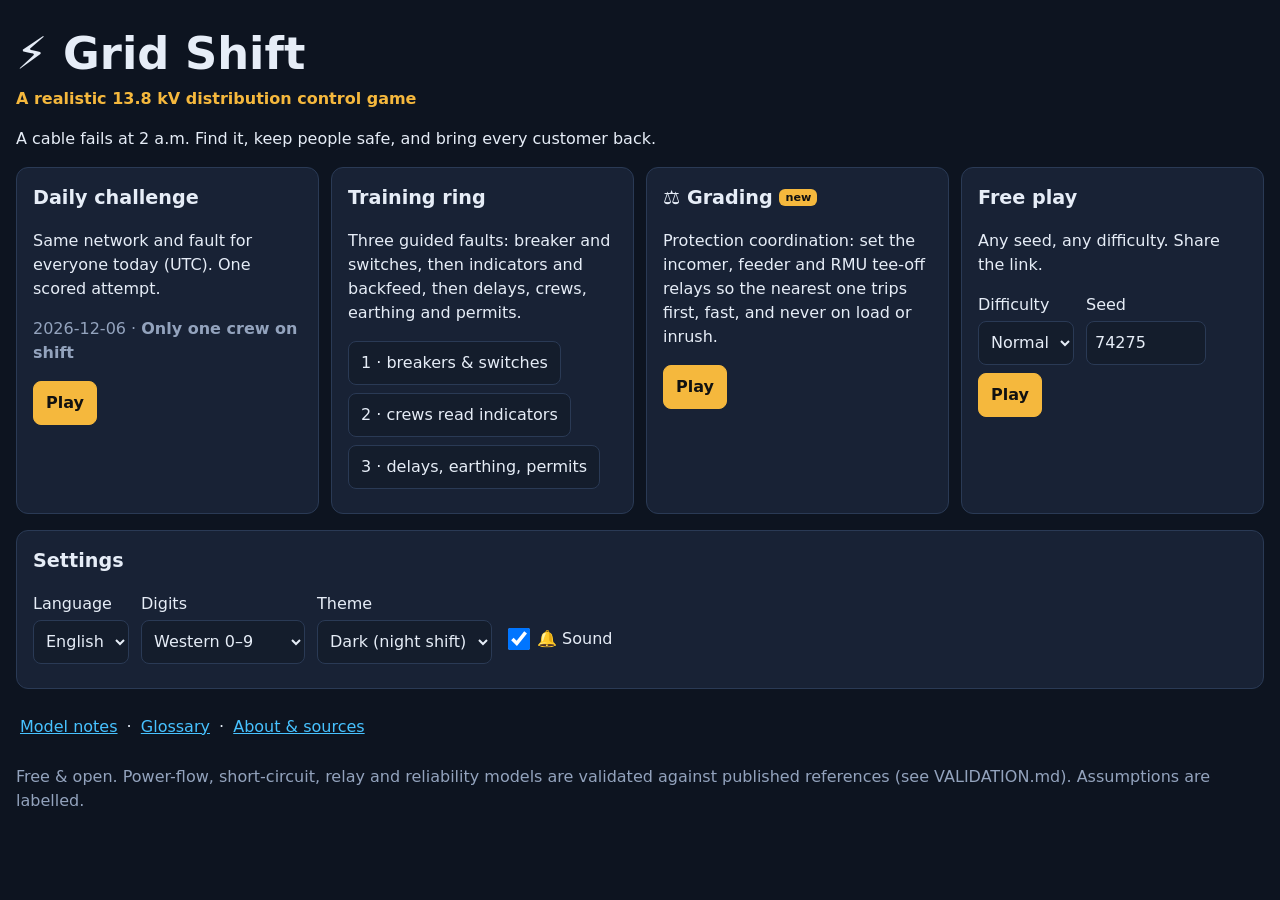
==== grid-shift/index.html @ d9f558d7 "Host Grid Shift build at /grid-shift/ and point the card there The game source repository will becom" ====
<!doctype html>
<html lang="en" dir="ltr">
  <head>
    <meta charset="utf-8" />
    <meta name="viewport" content="width=device-width, initial-scale=1, viewport-fit=cover" />
    <meta name="description" content="Grid Shift / مناوبة الشبكة — a realistic, bilingual 13.8 kV distribution fault-response game with validated physics." />
    <meta name="theme-color" content="#0d1420" />
    <title>Grid Shift · مناوبة الشبكة</title>
    <link rel="icon" href="data:image/svg+xml,<svg xmlns='http://www.w3.org/2000/svg' viewBox='0 0 100 100'><text y='.9em' font-size='90'>⚡</text></svg>" />
    <script type="module" crossorigin src="./assets/index-dP6GSV2h.js"></script>
    <link rel="stylesheet" crossorigin href="./assets/index-zlhdgmi5.css">
  </head>
  <body>
    <div id="app"></div>
    <noscript>This game needs JavaScript. / تحتاج هذه اللعبة إلى جافاسكربت.</noscript>
  </body>
</html>
---- grid-shift/assets/index-zlhdgmi5.css ----
@font-face{font-family:Noto Sans Arabic;font-style:normal;font-display:swap;font-weight:400;src:url(./noto-sans-arabic-arabic-400-normal-AAMxebZb.woff2) format("woff2"),url(./noto-sans-arabic-arabic-400-normal-hsqIUL9Q.woff) format("woff");unicode-range:U+0600-06FF,U+0750-077F,U+0870-088E,U+0890-0891,U+0897-08E1,U+08E3-08FF,U+200C-200E,U+2010-2011,U+204F,U+2E41,U+FB50-FDFF,U+FE70-FE74,U+FE76-FEFC,U+102E0-102FB,U+10E60-10E7E,U+10EC2-10EC4,U+10EFC-10EFF,U+1EE00-1EE03,U+1EE05-1EE1F,U+1EE21-1EE22,U+1EE24,U+1EE27,U+1EE29-1EE32,U+1EE34-1EE37,U+1EE39,U+1EE3B,U+1EE42,U+1EE47,U+1EE49,U+1EE4B,U+1EE4D-1EE4F,U+1EE51-1EE52,U+1EE54,U+1EE57,U+1EE59,U+1EE5B,U+1EE5D,U+1EE5F,U+1EE61-1EE62,U+1EE64,U+1EE67-1EE6A,U+1EE6C-1EE72,U+1EE74-1EE77,U+1EE79-1EE7C,U+1EE7E,U+1EE80-1EE89,U+1EE8B-1EE9B,U+1EEA1-1EEA3,U+1EEA5-1EEA9,U+1EEAB-1EEBB,U+1EEF0-1EEF1}@font-face{font-family:Noto Sans Arabic;font-style:normal;font-display:swap;font-weight:400;src:url(./noto-sans-arabic-math-400-normal-BxrVu-ji.woff2) format("woff2"),url(./noto-sans-arabic-math-400-normal-BiWGKoY7.woff) format("woff");unicode-range:U+0302-0303,U+0305,U+0307-0308,U+0310,U+0312,U+0315,U+031A,U+0326-0327,U+032C,U+032F-0330,U+0332-0333,U+0338,U+033A,U+0346,U+034D,U+0391-03A1,U+03A3-03A9,U+03B1-03C9,U+03D1,U+03D5-03D6,U+03F0-03F1,U+03F4-03F5,U+2016-2017,U+2034-2038,U+203C,U+2040,U+2043,U+2047,U+2050,U+2057,U+205F,U+2070-2071,U+2074-208E,U+2090-209C,U+20D0-20DC,U+20E1,U+20E5-20EF,U+2100-2112,U+2114-2115,U+2117-2121,U+2123-214F,U+2190,U+2192,U+2194-21AE,U+21B0-21E5,U+21F1-21F2,U+21F4-2211,U+2213-2214,U+2216-22FF,U+2308-230B,U+2310,U+2319,U+231C-2321,U+2336-237A,U+237C,U+2395,U+239B-23B7,U+23D0,U+23DC-23E1,U+2474-2475,U+25AF,U+25B3,U+25B7,U+25BD,U+25C1,U+25CA,U+25CC,U+25FB,U+266D-266F,U+27C0-27FF,U+2900-2AFF,U+2B0E-2B11,U+2B30-2B4C,U+2BFE,U+3030,U+FF5B,U+FF5D,U+1D400-1D7FF,U+1EE00-1EEFF}@font-face{font-family:Noto Sans Arabic;font-style:normal;font-display:swap;font-weight:400;src:url(./noto-sans-arabic-symbols-400-normal-BbP0vlM-.woff2) format("woff2"),url(./noto-sans-arabic-symbols-400-normal-BJzmBRSy.woff) format("woff");unicode-range:U+0001-000C,U+000E-001F,U+007F-009F,U+20DD-20E0,U+20E2-20E4,U+2150-218F,U+2190,U+2192,U+2194-2199,U+21AF,U+21E6-21F0,U+21F3,U+2218-2219,U+2299,U+22C4-22C6,U+2300-243F,U+2440-244A,U+2460-24FF,U+25A0-27BF,U+2800-28FF,U+2921-2922,U+2981,U+29BF,U+29EB,U+2B00-2BFF,U+4DC0-4DFF,U+FFF9-FFFB,U+10140-1018E,U+10190-1019C,U+101A0,U+101D0-101FD,U+102E0-102FB,U+10E60-10E7E,U+1D2C0-1D2D3,U+1D2E0-1D37F,U+1F000-1F0FF,U+1F100-1F1AD,U+1F1E6-1F1FF,U+1F30D-1F30F,U+1F315,U+1F31C,U+1F31E,U+1F320-1F32C,U+1F336,U+1F378,U+1F37D,U+1F382,U+1F393-1F39F,U+1F3A7-1F3A8,U+1F3AC-1F3AF,U+1F3C2,U+1F3C4-1F3C6,U+1F3CA-1F3CE,U+1F3D4-1F3E0,U+1F3ED,U+1F3F1-1F3F3,U+1F3F5-1F3F7,U+1F408,U+1F415,U+1F41F,U+1F426,U+1F43F,U+1F441-1F442,U+1F444,U+1F446-1F449,U+1F44C-1F44E,U+1F453,U+1F46A,U+1F47D,U+1F4A3,U+1F4B0,U+1F4B3,U+1F4B9,U+1F4BB,U+1F4BF,U+1F4C8-1F4CB,U+1F4D6,U+1F4DA,U+1F4DF,U+1F4E3-1F4E6,U+1F4EA-1F4ED,U+1F4F7,U+1F4F9-1F4FB,U+1F4FD-1F4FE,U+1F503,U+1F507-1F50B,U+1F50D,U+1F512-1F513,U+1F53E-1F54A,U+1F54F-1F5FA,U+1F610,U+1F650-1F67F,U+1F687,U+1F68D,U+1F691,U+1F694,U+1F698,U+1F6AD,U+1F6B2,U+1F6B9-1F6BA,U+1F6BC,U+1F6C6-1F6CF,U+1F6D3-1F6D7,U+1F6E0-1F6EA,U+1F6F0-1F6F3,U+1F6F7-1F6FC,U+1F700-1F7FF,U+1F800-1F80B,U+1F810-1F847,U+1F850-1F859,U+1F860-1F887,U+1F890-1F8AD,U+1F8B0-1F8BB,U+1F8C0-1F8C1,U+1F900-1F90B,U+1F93B,U+1F946,U+1F984,U+1F996,U+1F9E9,U+1FA00-1FA6F,U+1FA70-1FA7C,U+1FA80-1FA89,U+1FA8F-1FAC6,U+1FACE-1FADC,U+1FADF-1FAE9,U+1FAF0-1FAF8,U+1FB00-1FBFF}@font-face{font-family:Noto Sans Arabic;font-style:normal;font-display:swap;font-weight:400;src:url(./noto-sans-arabic-latin-ext-400-normal-CW3XQ4Yj.woff2) format("woff2"),url(./noto-sans-arabic-latin-ext-400-normal-D4Wl3hq7.woff) format("woff");unicode-range:U+0100-02BA,U+02BD-02C5,U+02C7-02CC,U+02CE-02D7,U+02DD-02FF,U+0304,U+0308,U+0329,U+1D00-1DBF,U+1E00-1E9F,U+1EF2-1EFF,U+2020,U+20A0-20AB,U+20AD-20C0,U+2113,U+2C60-2C7F,U+A720-A7FF}@font-face{font-family:Noto Sans Arabic;font-style:normal;font-display:swap;font-weight:400;src:url(./noto-sans-arabic-latin-400-normal-CjsIS08k.woff2) format("woff2"),url(./noto-sans-arabic-latin-400-normal-lr8cikIT.woff) format("woff");unicode-range:U+0000-00FF,U+0131,U+0152-0153,U+02BB-02BC,U+02C6,U+02DA,U+02DC,U+0304,U+0308,U+0329,U+2000-206F,U+20AC,U+2122,U+2191,U+2193,U+2212,U+2215,U+FEFF,U+FFFD}@font-face{font-family:Noto Sans Arabic;font-style:normal;font-display:swap;font-weight:700;src:url(./noto-sans-arabic-arabic-700-normal-3CqrwsiZ.woff2) format("woff2"),url(./noto-sans-arabic-arabic-700-normal-DXnsSW3z.woff) format("woff");unicode-range:U+0600-06FF,U+0750-077F,U+0870-088E,U+0890-0891,U+0897-08E1,U+08E3-08FF,U+200C-200E,U+2010-2011,U+204F,U+2E41,U+FB50-FDFF,U+FE70-FE74,U+FE76-FEFC,U+102E0-102FB,U+10E60-10E7E,U+10EC2-10EC4,U+10EFC-10EFF,U+1EE00-1EE03,U+1EE05-1EE1F,U+1EE21-1EE22,U+1EE24,U+1EE27,U+1EE29-1EE32,U+1EE34-1EE37,U+1EE39,U+1EE3B,U+1EE42,U+1EE47,U+1EE49,U+1EE4B,U+1EE4D-1EE4F,U+1EE51-1EE52,U+1EE54,U+1EE57,U+1EE59,U+1EE5B,U+1EE5D,U+1EE5F,U+1EE61-1EE62,U+1EE64,U+1EE67-1EE6A,U+1EE6C-1EE72,U+1EE74-1EE77,U+1EE79-1EE7C,U+1EE7E,U+1EE80-1EE89,U+1EE8B-1EE9B,U+1EEA1-1EEA3,U+1EEA5-1EEA9,U+1EEAB-1EEBB,U+1EEF0-1EEF1}@font-face{font-family:Noto Sans Arabic;font-style:normal;font-display:swap;font-weight:700;src:url(./noto-sans-arabic-math-700-normal-DhwRdyuq.woff2) format("woff2"),url(./noto-sans-arabic-math-700-normal-C3IT52xG.woff) format("woff");unicode-range:U+0302-0303,U+0305,U+0307-0308,U+0310,U+0312,U+0315,U+031A,U+0326-0327,U+032C,U+032F-0330,U+0332-0333,U+0338,U+033A,U+0346,U+034D,U+0391-03A1,U+03A3-03A9,U+03B1-03C9,U+03D1,U+03D5-03D6,U+03F0-03F1,U+03F4-03F5,U+2016-2017,U+2034-2038,U+203C,U+2040,U+2043,U+2047,U+2050,U+2057,U+205F,U+2070-2071,U+2074-208E,U+2090-209C,U+20D0-20DC,U+20E1,U+20E5-20EF,U+2100-2112,U+2114-2115,U+2117-2121,U+2123-214F,U+2190,U+2192,U+2194-21AE,U+21B0-21E5,U+21F1-21F2,U+21F4-2211,U+2213-2214,U+2216-22FF,U+2308-230B,U+2310,U+2319,U+231C-2321,U+2336-237A,U+237C,U+2395,U+239B-23B7,U+23D0,U+23DC-23E1,U+2474-2475,U+25AF,U+25B3,U+25B7,U+25BD,U+25C1,U+25CA,U+25CC,U+25FB,U+266D-266F,U+27C0-27FF,U+2900-2AFF,U+2B0E-2B11,U+2B30-2B4C,U+2BFE,U+3030,U+FF5B,U+FF5D,U+1D400-1D7FF,U+1EE00-1EEFF}@font-face{font-family:Noto Sans Arabic;font-style:normal;font-display:swap;font-weight:700;src:url(./noto-sans-arabic-symbols-700-normal-D40a2DlB.woff2) format("woff2"),url(./noto-sans-arabic-symbols-700-normal-Ct3Gyvbr.woff) format("woff");unicode-range:U+0001-000C,U+000E-001F,U+007F-009F,U+20DD-20E0,U+20E2-20E4,U+2150-218F,U+2190,U+2192,U+2194-2199,U+21AF,U+21E6-21F0,U+21F3,U+2218-2219,U+2299,U+22C4-22C6,U+2300-243F,U+2440-244A,U+2460-24FF,U+25A0-27BF,U+2800-28FF,U+2921-2922,U+2981,U+29BF,U+29EB,U+2B00-2BFF,U+4DC0-4DFF,U+FFF9-FFFB,U+10140-1018E,U+10190-1019C,U+101A0,U+101D0-101FD,U+102E0-102FB,U+10E60-10E7E,U+1D2C0-1D2D3,U+1D2E0-1D37F,U+1F000-1F0FF,U+1F100-1F1AD,U+1F1E6-1F1FF,U+1F30D-1F30F,U+1F315,U+1F31C,U+1F31E,U+1F320-1F32C,U+1F336,U+1F378,U+1F37D,U+1F382,U+1F393-1F39F,U+1F3A7-1F3A8,U+1F3AC-1F3AF,U+1F3C2,U+1F3C4-1F3C6,U+1F3CA-1F3CE,U+1F3D4-1F3E0,U+1F3ED,U+1F3F1-1F3F3,U+1F3F5-1F3F7,U+1F408,U+1F415,U+1F41F,U+1F426,U+1F43F,U+1F441-1F442,U+1F444,U+1F446-1F449,U+1F44C-1F44E,U+1F453,U+1F46A,U+1F47D,U+1F4A3,U+1F4B0,U+1F4B3,U+1F4B9,U+1F4BB,U+1F4BF,U+1F4C8-1F4CB,U+1F4D6,U+1F4DA,U+1F4DF,U+1F4E3-1F4E6,U+1F4EA-1F4ED,U+1F4F7,U+1F4F9-1F4FB,U+1F4FD-1F4FE,U+1F503,U+1F507-1F50B,U+1F50D,U+1F512-1F513,U+1F53E-1F54A,U+1F54F-1F5FA,U+1F610,U+1F650-1F67F,U+1F687,U+1F68D,U+1F691,U+1F694,U+1F698,U+1F6AD,U+1F6B2,U+1F6B9-1F6BA,U+1F6BC,U+1F6C6-1F6CF,U+1F6D3-1F6D7,U+1F6E0-1F6EA,U+1F6F0-1F6F3,U+1F6F7-1F6FC,U+1F700-1F7FF,U+1F800-1F80B,U+1F810-1F847,U+1F850-1F859,U+1F860-1F887,U+1F890-1F8AD,U+1F8B0-1F8BB,U+1F8C0-1F8C1,U+1F900-1F90B,U+1F93B,U+1F946,U+1F984,U+1F996,U+1F9E9,U+1FA00-1FA6F,U+1FA70-1FA7C,U+1FA80-1FA89,U+1FA8F-1FAC6,U+1FACE-1FADC,U+1FADF-1FAE9,U+1FAF0-1FAF8,U+1FB00-1FBFF}@font-face{font-family:Noto Sans Arabic;font-style:normal;font-display:swap;font-weight:700;src:url(./noto-sans-arabic-latin-ext-700-normal-wF0ZdkCd.woff2) format("woff2"),url(./noto-sans-arabic-latin-ext-700-normal-DX5dIs2j.woff) format("woff");unicode-range:U+0100-02BA,U+02BD-02C5,U+02C7-02CC,U+02CE-02D7,U+02DD-02FF,U+0304,U+0308,U+0329,U+1D00-1DBF,U+1E00-1E9F,U+1EF2-1EFF,U+2020,U+20A0-20AB,U+20AD-20C0,U+2113,U+2C60-2C7F,U+A720-A7FF}@font-face{font-family:Noto Sans Arabic;font-style:normal;font-display:swap;font-weight:700;src:url(./noto-sans-arabic-latin-700-normal-D41hNJFR.woff2) format("woff2"),url(./noto-sans-arabic-latin-700-normal-DST6Nu2E.woff) format("woff");unicode-range:U+0000-00FF,U+0131,U+0152-0153,U+02BB-02BC,U+02C6,U+02DA,U+02DC,U+0304,U+0308,U+0329,U+2000-206F,U+20AC,U+2122,U+2191,U+2193,U+2212,U+2215,U+FEFF,U+FFFD}:root,:root[data-theme=dark]{--bg: #0d1420;--bg2: #141d2c;--panel: #182235;--line: #2a3a55;--text: #e6edf7;--muted: #93a3bd;--accent: #f5b83d;--live: #47c2ff;--dead: #6d7b92;--off: #ff6b6b;--ok: #4cd08a;--earth: #4cd08a;--warn: #ffb547;--focus: #ffd166;--hatch: #f5b83d}:root[data-theme=light]{--bg: #f4f6fa;--bg2: #e9edf4;--panel: #ffffff;--line: #c9d3e3;--text: #142033;--muted: #55657e;--accent: #b36b00;--live: #0b6fb3;--dead: #8592a6;--off: #c42f2f;--ok: #1d8a52;--earth: #1d8a52;--warn: #a35d00;--focus: #b36b00;--hatch: #b36b00}*{box-sizing:border-box}html,body{margin:0;background:var(--bg);color:var(--text)}body{font:16px/1.5 system-ui,-apple-system,Segoe UI,Roboto,Noto Sans Arabic,sans-serif}:lang(ar) body,[lang=ar]{font-family:Noto Sans Arabic,system-ui,sans-serif}a{color:var(--live)}button,select,input{font:inherit;color:inherit}button{background:var(--bg2);border:1px solid var(--line);border-radius:8px;padding:8px 12px;min-height:44px;cursor:pointer}button:hover{border-color:var(--accent)}button.primary{background:var(--accent);color:#111;border-color:var(--accent);font-weight:700}button.ghost{background:transparent;border:none}button.link{background:none;border:none;color:var(--live);padding:4px;min-height:32px;text-decoration:underline}:focus-visible{outline:3px solid var(--focus);outline-offset:2px}select,input{background:var(--bg2);border:1px solid var(--line);border-radius:8px;padding:8px;min-height:44px}code{font-family:ui-monospace,SFMono-Regular,Menlo,monospace;font-size:.85em}.muted{color:var(--muted)}.app{max-width:1400px;margin:0 auto;padding:12px 16px}.btns{display:flex;flex-wrap:wrap;gap:8px;margin:8px 0}.row{display:flex;flex-wrap:wrap;gap:12px;align-items:end;margin:8px 0}.row label{display:flex;flex-direction:column;gap:4px}.hero h1{font-size:clamp(1.8rem,5vw,2.8rem);margin:8px 0 0}.hero .sub{color:var(--accent);margin:0;font-weight:700}.cards{display:grid;grid-template-columns:repeat(auto-fit,minmax(260px,1fr));gap:12px;margin:16px 0}.card{background:var(--panel);border:1px solid var(--line);border-radius:12px;padding:16px}.card h2{margin-top:0;font-size:1.2rem}.links{margin:16px 0}.page{max-width:900px}.table-wrap{overflow-x:auto}table{border-collapse:collapse;width:100%}th,td{border-bottom:1px solid var(--line);padding:6px 8px;text-align:start;vertical-align:top}.params td{font-size:.85rem}.params tr.assume td:nth-child(3){color:var(--warn);font-weight:700}.notes li{margin:6px 0}.glossary dt{font-weight:700;margin-top:12px}.glossary dd{margin:4px 0 0}.hud{display:flex;flex-wrap:wrap;gap:8px 16px;align-items:center;background:var(--panel);border:1px solid var(--line);border-radius:12px;padding:8px 12px;position:sticky;top:0;z-index:5}.hud .stat{display:flex;flex-direction:column;line-height:1.2}.hud .stat span{font-size:.75rem;color:var(--muted)}.hud .stat b{font-size:1.15rem;font-variant-numeric:tabular-nums}.hud .stat b.warn{color:var(--off)}.hud-actions{display:flex;gap:8px;margin-inline-start:auto}.hint{background:color-mix(in srgb,var(--accent) 15%,var(--panel));border:1px solid var(--accent);border-radius:10px;padding:8px 12px;margin:8px 0}.toast{background:color-mix(in srgb,var(--off) 18%,var(--panel));border:1px solid var(--off);border-radius:10px;padding:8px 12px;margin:8px 0;cursor:pointer}.board{display:grid;grid-template-columns:minmax(0,1fr) 380px;gap:12px;margin-top:8px}.map,.panel{background:var(--panel);border:1px solid var(--line);border-radius:12px;padding:8px;min-width:0}.ring-picker{display:flex;flex-wrap:wrap;gap:6px;align-items:center}.ring-picker button{min-height:36px;padding:4px 10px}.ring-picker button.on,.tabs button.on{border-color:var(--accent);background:color-mix(in srgb,var(--accent) 20%,var(--bg2))}.ring-picker .eng{margin-inline-start:auto;font-size:.85rem;display:flex;gap:6px;align-items:center}.tabs{display:flex;gap:4px}.tabs button{flex:1;padding:6px}.tab-body{padding:8px 4px;max-height:70vh;overflow-y:auto}.switches{list-style:none;padding:0}.switches li{border-bottom:1px solid var(--line);padding:8px 0}.switches .state{font-size:.9rem}.fpi .lit{color:var(--warn)}.evidence li,.crews li{margin-bottom:8px}.evidence li.warn{color:var(--warn)}.log{font-size:.85rem;padding-inline-start:1.5em}.log time{color:var(--muted);font-variant-numeric:tabular-nums}.eng-data{font-family:ui-monospace,monospace;font-size:.85rem;color:var(--live)}.switch-list summary{cursor:pointer;padding:8px 0;color:var(--muted)}.switch-list ul{list-style:none;padding:0;display:flex;flex-wrap:wrap;gap:4px 12px;font-size:.85rem}.ruleset-note{font-size:.8rem;color:var(--muted);margin:12px 0}.net{width:100%;height:auto;max-height:62vh;display:block;touch-action:manipulation}.net .cable{stroke-width:1.1;stroke-linecap:round}.net .cable.live{stroke:var(--live)}.net .cable.dead{stroke:var(--dead);stroke-dasharray:1.6 1.2}.net .cable.suspect{stroke:var(--warn)}.net .cable.sel{stroke-width:2}.net .cable-hit{stroke:transparent;stroke-width:5;cursor:pointer}.net .cable-permit{stroke-width:3.2;opacity:.8}.net .hatch{stroke:var(--hatch);stroke-width:1}.net .rmu,.net .gs,.net .cable-g{cursor:pointer;outline:none}.net .rmu-box{stroke:var(--text);stroke-width:.3}.net .rmu-box.on{fill:var(--live)}.net .rmu-box.off{fill:var(--bg2);stroke:var(--off);stroke-width:.5}.net .rmu-ico{font-size:3.4px;fill:var(--off);font-weight:700}.net .rmu.sel .rmu-box,.net .rmu:focus .rmu-box,.net .gs.sel .gs-box,.net .gs:focus .gs-box{stroke:var(--focus);stroke-width:.8}.net .cable-g:focus .cable{stroke-width:2}.net .swm{stroke-width:.35}.net .swm.closed{fill:var(--text);stroke:var(--text)}.net .swm.open{fill:var(--bg);stroke:var(--accent)}.net .swm.earthed{stroke:var(--earth);stroke-width:.6}.net .label{font-size:2.4px;fill:var(--muted)}.net .nop{font-size:2.2px;fill:var(--accent);font-weight:700}.net .glyph{font-size:2.8px}.net .glyph.earth{fill:var(--earth);font-size:4px}.net .glyph.fpi{fill:var(--warn);font-size:3.4px}.net .glyph.rtu.lost{fill:var(--off)}.net .gs-box{fill:var(--bg2);stroke:var(--accent);stroke-width:.6}.net .gs-label{font-size:5px;fill:var(--accent);font-weight:700}.net .cb{font-size:2.3px;fill:var(--text)}.net .cb.tripped{fill:var(--off);font-weight:700}.modal-back{position:fixed;inset:0;background:#0000008c;display:grid;place-items:center;z-index:20;padding:16px}.modal{background:var(--panel);border:1px solid var(--accent);border-radius:12px;padding:16px;max-width:560px;width:100%}.checklist li{margin:6px 0}.results{max-width:820px;margin:0 auto}.results .stars{font-size:2.6rem;color:var(--accent);margin:0;letter-spacing:4px}.share{white-space:pre-wrap;word-break:break-all;background:var(--bg2);padding:12px;border-radius:8px;font-size:.8rem}@media(max-width:860px){.board{grid-template-columns:1fr}.net{max-height:46vh}.hud-actions{width:100%}.hud-actions button{flex:1}.tab-body{max-height:none}}@media(prefers-reduced-motion:reduce){*{transition:none!important;animation:none!important}}.ladder{list-style:none;padding:0;margin:8px 0;display:flex;flex-direction:column;gap:2px}.ladder button{width:100%;text-align:start;min-height:44px;display:flex;gap:8px;align-items:center}.ladder-gs{border-color:var(--accent);font-weight:700}.ladder-rmu{justify-content:space-between}.ladder-rmu.on{border-inline-start:6px solid var(--live)}.ladder-rmu.off{border-inline-start:6px dashed var(--off)}.ladder-cable{background:transparent;border-style:dashed;min-height:40px;font-size:.85rem;color:var(--muted)}.ladder-cable.live{border-style:solid;color:var(--text)}.ladder-cable.live .bar{color:var(--live)}.ladder-cable.suspect{border-color:var(--warn)}.ladder button.sel{outline:3px solid var(--focus)}.ring-picker button,button.ghost,.links a,.ladder-cable{min-height:44px}.links a{display:inline-flex;align-items:center;min-height:44px;padding:0 4px}.btns button{min-width:44px}.net .glyph.fpi-dark{fill:var(--muted);font-size:3px}.warn-text{color:var(--warn);font-weight:600}button:disabled{opacity:.5;cursor:not-allowed}.toggle{display:inline-flex;align-items:center;gap:8px;min-height:44px}.toggle input{width:22px;height:22px}.page .table-wrap{max-width:100%;overflow-x:auto;-webkit-overflow-scrolling:touch}.params{min-width:640px}@media(max-width:860px){.hud{position:static}.panel{scroll-margin-top:8px}}.net .hit{fill:transparent}.eng input,.row input[type=checkbox]{width:22px;height:22px}.eng{min-height:44px}.hud .ghost{min-width:44px;font-size:1.3rem}.tcc{width:100%;height:auto;background:var(--bg2);border-radius:8px}.tcc .grid{stroke:var(--line);stroke-width:.6}.tcc .axis{fill:var(--muted);font-size:11px}.tcc .fault{stroke:var(--off);stroke-width:1;stroke-dasharray:4 3}.tcc .inrush{fill:var(--warn);stroke:var(--text)}.tcc .par{fill:none;stroke:var(--muted);stroke-width:1.2;opacity:.7}.relay-card{border:2px solid var(--line);border-radius:10px;margin:0 0 10px;padding:8px 10px}.relay-card legend{font-weight:700;padding:0 6px}.relay-card input[type=number]{width:7.5em}.small{font-size:.82rem}.starline{color:var(--accent);letter-spacing:2px}.badge{font-size:.7rem;background:var(--accent);color:#111;border-radius:6px;padding:2px 6px;vertical-align:middle}.checks{padding-inline-start:1em}.grading .card{margin-top:12px}.row label.toggle{flex-direction:row;align-items:center}.tcc .fault-label{fill:var(--off);font-size:10px}.tcc .fault-label{fill:var(--off);font-size:15px;font-weight:700}.tcc-legend{list-style:none;padding:0;margin:8px 0;display:flex;flex-wrap:wrap;gap:6px 16px;font-size:.9rem}.tcc-legend li{display:flex;align-items:center;gap:6px}.fault-key{color:var(--off)}@media(max-width:600px){.tcc .axis{font-size:16px}}@media(max-width:600px){.tcc .axis{font-size:20px}.tcc .fault-label{font-size:22px}.grading .board{gap:8px}}.grading .hud{position:sticky;top:0;z-index:5}.failcount{text-decoration:none;color:inherit}@media(max-width:600px){.grading .hud-actions{width:auto}.grading .hud{gap:4px 12px;padding:6px 10px}.grading .hud .stat b{font-size:1rem}.tcc .axis{font-size:22px}}@media(max-width:600px){.grading .hud{flex-wrap:nowrap;overflow-x:auto}.grading .hud .stat span{font-size:.65rem;max-width:7.5em;white-space:nowrap;overflow:hidden;text-overflow:ellipsis}.grading .hud-actions button{padding:4px 8px;font-size:.8rem}}
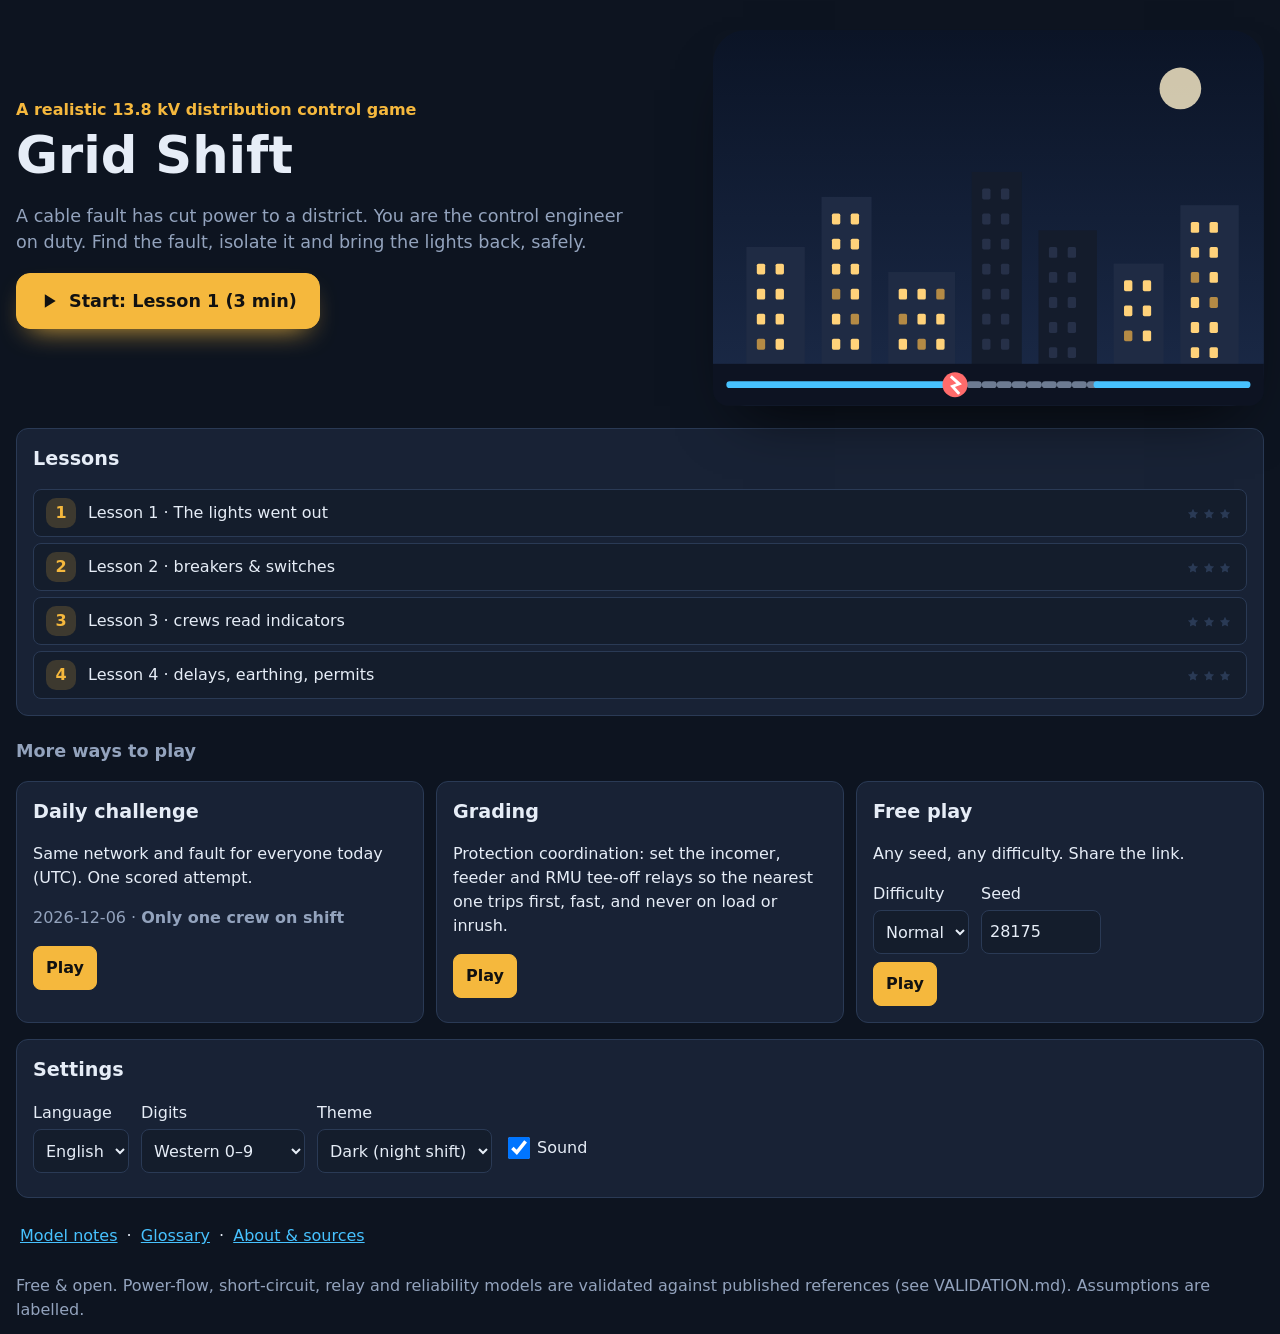
==== commit a4ea2f36: "Grid Shift v2: guided lesson, hints, solution player, new visuals Co-Authored-By: Claude Opus 5.5 <n" ====
--- a/grid-shift/index.html
+++ b/grid-shift/index.html
@@ -7,8 +7,8 @@
     <meta name="theme-color" content="#0d1420" />
     <title>Grid Shift · مناوبة الشبكة</title>
     <link rel="icon" href="data:image/svg+xml,<svg xmlns='http://www.w3.org/2000/svg' viewBox='0 0 100 100'><text y='.9em' font-size='90'>⚡</text></svg>" />
-    <script type="module" crossorigin src="./assets/index-dP6GSV2h.js"></script>
-    <link rel="stylesheet" crossorigin href="./assets/index-zlhdgmi5.css">
+    <script type="module" crossorigin src="./assets/index-D0OFbjU2.js"></script>
+    <link rel="stylesheet" crossorigin href="./assets/index-DZKgj1RZ.css">
   </head>
   <body>
     <div id="app"></div>
--- a/grid-shift/assets/index-DZKgj1RZ.css
+++ b/grid-shift/assets/index-DZKgj1RZ.css
@@ -0,0 +1 @@
+@font-face{font-family:Noto Sans Arabic;font-style:normal;font-display:swap;font-weight:400;src:url(./noto-sans-arabic-arabic-400-normal-AAMxebZb.woff2) format("woff2"),url(./noto-sans-arabic-arabic-400-normal-hsqIUL9Q.woff) format("woff");unicode-range:U+0600-06FF,U+0750-077F,U+0870-088E,U+0890-0891,U+0897-08E1,U+08E3-08FF,U+200C-200E,U+2010-2011,U+204F,U+2E41,U+FB50-FDFF,U+FE70-FE74,U+FE76-FEFC,U+102E0-102FB,U+10E60-10E7E,U+10EC2-10EC4,U+10EFC-10EFF,U+1EE00-1EE03,U+1EE05-1EE1F,U+1EE21-1EE22,U+1EE24,U+1EE27,U+1EE29-1EE32,U+1EE34-1EE37,U+1EE39,U+1EE3B,U+1EE42,U+1EE47,U+1EE49,U+1EE4B,U+1EE4D-1EE4F,U+1EE51-1EE52,U+1EE54,U+1EE57,U+1EE59,U+1EE5B,U+1EE5D,U+1EE5F,U+1EE61-1EE62,U+1EE64,U+1EE67-1EE6A,U+1EE6C-1EE72,U+1EE74-1EE77,U+1EE79-1EE7C,U+1EE7E,U+1EE80-1EE89,U+1EE8B-1EE9B,U+1EEA1-1EEA3,U+1EEA5-1EEA9,U+1EEAB-1EEBB,U+1EEF0-1EEF1}@font-face{font-family:Noto Sans Arabic;font-style:normal;font-display:swap;font-weight:400;src:url(./noto-sans-arabic-math-400-normal-BxrVu-ji.woff2) format("woff2"),url(./noto-sans-arabic-math-400-normal-BiWGKoY7.woff) format("woff");unicode-range:U+0302-0303,U+0305,U+0307-0308,U+0310,U+0312,U+0315,U+031A,U+0326-0327,U+032C,U+032F-0330,U+0332-0333,U+0338,U+033A,U+0346,U+034D,U+0391-03A1,U+03A3-03A9,U+03B1-03C9,U+03D1,U+03D5-03D6,U+03F0-03F1,U+03F4-03F5,U+2016-2017,U+2034-2038,U+203C,U+2040,U+2043,U+2047,U+2050,U+2057,U+205F,U+2070-2071,U+2074-208E,U+2090-209C,U+20D0-20DC,U+20E1,U+20E5-20EF,U+2100-2112,U+2114-2115,U+2117-2121,U+2123-214F,U+2190,U+2192,U+2194-21AE,U+21B0-21E5,U+21F1-21F2,U+21F4-2211,U+2213-2214,U+2216-22FF,U+2308-230B,U+2310,U+2319,U+231C-2321,U+2336-237A,U+237C,U+2395,U+239B-23B7,U+23D0,U+23DC-23E1,U+2474-2475,U+25AF,U+25B3,U+25B7,U+25BD,U+25C1,U+25CA,U+25CC,U+25FB,U+266D-266F,U+27C0-27FF,U+2900-2AFF,U+2B0E-2B11,U+2B30-2B4C,U+2BFE,U+3030,U+FF5B,U+FF5D,U+1D400-1D7FF,U+1EE00-1EEFF}@font-face{font-family:Noto Sans Arabic;font-style:normal;font-display:swap;font-weight:400;src:url(./noto-sans-arabic-symbols-400-normal-BbP0vlM-.woff2) format("woff2"),url(./noto-sans-arabic-symbols-400-normal-BJzmBRSy.woff) format("woff");unicode-range:U+0001-000C,U+000E-001F,U+007F-009F,U+20DD-20E0,U+20E2-20E4,U+2150-218F,U+2190,U+2192,U+2194-2199,U+21AF,U+21E6-21F0,U+21F3,U+2218-2219,U+2299,U+22C4-22C6,U+2300-243F,U+2440-244A,U+2460-24FF,U+25A0-27BF,U+2800-28FF,U+2921-2922,U+2981,U+29BF,U+29EB,U+2B00-2BFF,U+4DC0-4DFF,U+FFF9-FFFB,U+10140-1018E,U+10190-1019C,U+101A0,U+101D0-101FD,U+102E0-102FB,U+10E60-10E7E,U+1D2C0-1D2D3,U+1D2E0-1D37F,U+1F000-1F0FF,U+1F100-1F1AD,U+1F1E6-1F1FF,U+1F30D-1F30F,U+1F315,U+1F31C,U+1F31E,U+1F320-1F32C,U+1F336,U+1F378,U+1F37D,U+1F382,U+1F393-1F39F,U+1F3A7-1F3A8,U+1F3AC-1F3AF,U+1F3C2,U+1F3C4-1F3C6,U+1F3CA-1F3CE,U+1F3D4-1F3E0,U+1F3ED,U+1F3F1-1F3F3,U+1F3F5-1F3F7,U+1F408,U+1F415,U+1F41F,U+1F426,U+1F43F,U+1F441-1F442,U+1F444,U+1F446-1F449,U+1F44C-1F44E,U+1F453,U+1F46A,U+1F47D,U+1F4A3,U+1F4B0,U+1F4B3,U+1F4B9,U+1F4BB,U+1F4BF,U+1F4C8-1F4CB,U+1F4D6,U+1F4DA,U+1F4DF,U+1F4E3-1F4E6,U+1F4EA-1F4ED,U+1F4F7,U+1F4F9-1F4FB,U+1F4FD-1F4FE,U+1F503,U+1F507-1F50B,U+1F50D,U+1F512-1F513,U+1F53E-1F54A,U+1F54F-1F5FA,U+1F610,U+1F650-1F67F,U+1F687,U+1F68D,U+1F691,U+1F694,U+1F698,U+1F6AD,U+1F6B2,U+1F6B9-1F6BA,U+1F6BC,U+1F6C6-1F6CF,U+1F6D3-1F6D7,U+1F6E0-1F6EA,U+1F6F0-1F6F3,U+1F6F7-1F6FC,U+1F700-1F7FF,U+1F800-1F80B,U+1F810-1F847,U+1F850-1F859,U+1F860-1F887,U+1F890-1F8AD,U+1F8B0-1F8BB,U+1F8C0-1F8C1,U+1F900-1F90B,U+1F93B,U+1F946,U+1F984,U+1F996,U+1F9E9,U+1FA00-1FA6F,U+1FA70-1FA7C,U+1FA80-1FA89,U+1FA8F-1FAC6,U+1FACE-1FADC,U+1FADF-1FAE9,U+1FAF0-1FAF8,U+1FB00-1FBFF}@font-face{font-family:Noto Sans Arabic;font-style:normal;font-display:swap;font-weight:400;src:url(./noto-sans-arabic-latin-ext-400-normal-CW3XQ4Yj.woff2) format("woff2"),url(./noto-sans-arabic-latin-ext-400-normal-D4Wl3hq7.woff) format("woff");unicode-range:U+0100-02BA,U+02BD-02C5,U+02C7-02CC,U+02CE-02D7,U+02DD-02FF,U+0304,U+0308,U+0329,U+1D00-1DBF,U+1E00-1E9F,U+1EF2-1EFF,U+2020,U+20A0-20AB,U+20AD-20C0,U+2113,U+2C60-2C7F,U+A720-A7FF}@font-face{font-family:Noto Sans Arabic;font-style:normal;font-display:swap;font-weight:400;src:url(./noto-sans-arabic-latin-400-normal-CjsIS08k.woff2) format("woff2"),url(./noto-sans-arabic-latin-400-normal-lr8cikIT.woff) format("woff");unicode-range:U+0000-00FF,U+0131,U+0152-0153,U+02BB-02BC,U+02C6,U+02DA,U+02DC,U+0304,U+0308,U+0329,U+2000-206F,U+20AC,U+2122,U+2191,U+2193,U+2212,U+2215,U+FEFF,U+FFFD}@font-face{font-family:Noto Sans Arabic;font-style:normal;font-display:swap;font-weight:700;src:url(./noto-sans-arabic-arabic-700-normal-3CqrwsiZ.woff2) format("woff2"),url(./noto-sans-arabic-arabic-700-normal-DXnsSW3z.woff) format("woff");unicode-range:U+0600-06FF,U+0750-077F,U+0870-088E,U+0890-0891,U+0897-08E1,U+08E3-08FF,U+200C-200E,U+2010-2011,U+204F,U+2E41,U+FB50-FDFF,U+FE70-FE74,U+FE76-FEFC,U+102E0-102FB,U+10E60-10E7E,U+10EC2-10EC4,U+10EFC-10EFF,U+1EE00-1EE03,U+1EE05-1EE1F,U+1EE21-1EE22,U+1EE24,U+1EE27,U+1EE29-1EE32,U+1EE34-1EE37,U+1EE39,U+1EE3B,U+1EE42,U+1EE47,U+1EE49,U+1EE4B,U+1EE4D-1EE4F,U+1EE51-1EE52,U+1EE54,U+1EE57,U+1EE59,U+1EE5B,U+1EE5D,U+1EE5F,U+1EE61-1EE62,U+1EE64,U+1EE67-1EE6A,U+1EE6C-1EE72,U+1EE74-1EE77,U+1EE79-1EE7C,U+1EE7E,U+1EE80-1EE89,U+1EE8B-1EE9B,U+1EEA1-1EEA3,U+1EEA5-1EEA9,U+1EEAB-1EEBB,U+1EEF0-1EEF1}@font-face{font-family:Noto Sans Arabic;font-style:normal;font-display:swap;font-weight:700;src:url(./noto-sans-arabic-math-700-normal-DhwRdyuq.woff2) format("woff2"),url(./noto-sans-arabic-math-700-normal-C3IT52xG.woff) format("woff");unicode-range:U+0302-0303,U+0305,U+0307-0308,U+0310,U+0312,U+0315,U+031A,U+0326-0327,U+032C,U+032F-0330,U+0332-0333,U+0338,U+033A,U+0346,U+034D,U+0391-03A1,U+03A3-03A9,U+03B1-03C9,U+03D1,U+03D5-03D6,U+03F0-03F1,U+03F4-03F5,U+2016-2017,U+2034-2038,U+203C,U+2040,U+2043,U+2047,U+2050,U+2057,U+205F,U+2070-2071,U+2074-208E,U+2090-209C,U+20D0-20DC,U+20E1,U+20E5-20EF,U+2100-2112,U+2114-2115,U+2117-2121,U+2123-214F,U+2190,U+2192,U+2194-21AE,U+21B0-21E5,U+21F1-21F2,U+21F4-2211,U+2213-2214,U+2216-22FF,U+2308-230B,U+2310,U+2319,U+231C-2321,U+2336-237A,U+237C,U+2395,U+239B-23B7,U+23D0,U+23DC-23E1,U+2474-2475,U+25AF,U+25B3,U+25B7,U+25BD,U+25C1,U+25CA,U+25CC,U+25FB,U+266D-266F,U+27C0-27FF,U+2900-2AFF,U+2B0E-2B11,U+2B30-2B4C,U+2BFE,U+3030,U+FF5B,U+FF5D,U+1D400-1D7FF,U+1EE00-1EEFF}@font-face{font-family:Noto Sans Arabic;font-style:normal;font-display:swap;font-weight:700;src:url(./noto-sans-arabic-symbols-700-normal-D40a2DlB.woff2) format("woff2"),url(./noto-sans-arabic-symbols-700-normal-Ct3Gyvbr.woff) format("woff");unicode-range:U+0001-000C,U+000E-001F,U+007F-009F,U+20DD-20E0,U+20E2-20E4,U+2150-218F,U+2190,U+2192,U+2194-2199,U+21AF,U+21E6-21F0,U+21F3,U+2218-2219,U+2299,U+22C4-22C6,U+2300-243F,U+2440-244A,U+2460-24FF,U+25A0-27BF,U+2800-28FF,U+2921-2922,U+2981,U+29BF,U+29EB,U+2B00-2BFF,U+4DC0-4DFF,U+FFF9-FFFB,U+10140-1018E,U+10190-1019C,U+101A0,U+101D0-101FD,U+102E0-102FB,U+10E60-10E7E,U+1D2C0-1D2D3,U+1D2E0-1D37F,U+1F000-1F0FF,U+1F100-1F1AD,U+1F1E6-1F1FF,U+1F30D-1F30F,U+1F315,U+1F31C,U+1F31E,U+1F320-1F32C,U+1F336,U+1F378,U+1F37D,U+1F382,U+1F393-1F39F,U+1F3A7-1F3A8,U+1F3AC-1F3AF,U+1F3C2,U+1F3C4-1F3C6,U+1F3CA-1F3CE,U+1F3D4-1F3E0,U+1F3ED,U+1F3F1-1F3F3,U+1F3F5-1F3F7,U+1F408,U+1F415,U+1F41F,U+1F426,U+1F43F,U+1F441-1F442,U+1F444,U+1F446-1F449,U+1F44C-1F44E,U+1F453,U+1F46A,U+1F47D,U+1F4A3,U+1F4B0,U+1F4B3,U+1F4B9,U+1F4BB,U+1F4BF,U+1F4C8-1F4CB,U+1F4D6,U+1F4DA,U+1F4DF,U+1F4E3-1F4E6,U+1F4EA-1F4ED,U+1F4F7,U+1F4F9-1F4FB,U+1F4FD-1F4FE,U+1F503,U+1F507-1F50B,U+1F50D,U+1F512-1F513,U+1F53E-1F54A,U+1F54F-1F5FA,U+1F610,U+1F650-1F67F,U+1F687,U+1F68D,U+1F691,U+1F694,U+1F698,U+1F6AD,U+1F6B2,U+1F6B9-1F6BA,U+1F6BC,U+1F6C6-1F6CF,U+1F6D3-1F6D7,U+1F6E0-1F6EA,U+1F6F0-1F6F3,U+1F6F7-1F6FC,U+1F700-1F7FF,U+1F800-1F80B,U+1F810-1F847,U+1F850-1F859,U+1F860-1F887,U+1F890-1F8AD,U+1F8B0-1F8BB,U+1F8C0-1F8C1,U+1F900-1F90B,U+1F93B,U+1F946,U+1F984,U+1F996,U+1F9E9,U+1FA00-1FA6F,U+1FA70-1FA7C,U+1FA80-1FA89,U+1FA8F-1FAC6,U+1FACE-1FADC,U+1FADF-1FAE9,U+1FAF0-1FAF8,U+1FB00-1FBFF}@font-face{font-family:Noto Sans Arabic;font-style:normal;font-display:swap;font-weight:700;src:url(./noto-sans-arabic-latin-ext-700-normal-wF0ZdkCd.woff2) format("woff2"),url(./noto-sans-arabic-latin-ext-700-normal-DX5dIs2j.woff) format("woff");unicode-range:U+0100-02BA,U+02BD-02C5,U+02C7-02CC,U+02CE-02D7,U+02DD-02FF,U+0304,U+0308,U+0329,U+1D00-1DBF,U+1E00-1E9F,U+1EF2-1EFF,U+2020,U+20A0-20AB,U+20AD-20C0,U+2113,U+2C60-2C7F,U+A720-A7FF}@font-face{font-family:Noto Sans Arabic;font-style:normal;font-display:swap;font-weight:700;src:url(./noto-sans-arabic-latin-700-normal-D41hNJFR.woff2) format("woff2"),url(./noto-sans-arabic-latin-700-normal-DST6Nu2E.woff) format("woff");unicode-range:U+0000-00FF,U+0131,U+0152-0153,U+02BB-02BC,U+02C6,U+02DA,U+02DC,U+0304,U+0308,U+0329,U+2000-206F,U+20AC,U+2122,U+2191,U+2193,U+2212,U+2215,U+FEFF,U+FFFD}:root,:root[data-theme=dark]{--bg: #0d1420;--bg2: #141d2c;--panel: #182235;--line: #2a3a55;--text: #e6edf7;--muted: #93a3bd;--accent: #f5b83d;--live: #47c2ff;--dead: #6d7b92;--off: #ff6b6b;--ok: #4cd08a;--earth: #4cd08a;--warn: #ffb547;--focus: #ffd166;--hatch: #f5b83d}:root[data-theme=light]{--bg: #f4f6fa;--bg2: #e9edf4;--panel: #ffffff;--line: #c9d3e3;--text: #142033;--muted: #55657e;--accent: #b36b00;--live: #0b6fb3;--dead: #8592a6;--off: #c42f2f;--ok: #1d8a52;--earth: #1d8a52;--warn: #a35d00;--focus: #b36b00;--hatch: #b36b00}*{box-sizing:border-box}html,body{margin:0;background:var(--bg);color:var(--text)}body{font:16px/1.5 system-ui,-apple-system,Segoe UI,Roboto,Noto Sans Arabic,sans-serif}:lang(ar) body,[lang=ar]{font-family:Noto Sans Arabic,system-ui,sans-serif}a{color:var(--live)}button,select,input{font:inherit;color:inherit}button{background:var(--bg2);border:1px solid var(--line);border-radius:8px;padding:8px 12px;min-height:44px;cursor:pointer}button:hover{border-color:var(--accent)}button.primary{background:var(--accent);color:#111;border-color:var(--accent);font-weight:700}button.ghost{background:transparent;border:none}button.link{background:none;border:none;color:var(--live);padding:4px;min-height:32px;text-decoration:underline}:focus-visible{outline:3px solid var(--focus);outline-offset:2px}select,input{background:var(--bg2);border:1px solid var(--line);border-radius:8px;padding:8px;min-height:44px}code{font-family:ui-monospace,SFMono-Regular,Menlo,monospace;font-size:.85em}.muted{color:var(--muted)}.app{max-width:1400px;margin:0 auto;padding:12px 16px}.btns{display:flex;flex-wrap:wrap;gap:8px;margin:8px 0}.row{display:flex;flex-wrap:wrap;gap:12px;align-items:end;margin:8px 0}.row label{display:flex;flex-direction:column;gap:4px}.hero h1{font-size:clamp(1.8rem,5vw,2.8rem);margin:8px 0 0}.hero .sub{color:var(--accent);margin:0;font-weight:700}.cards{display:grid;grid-template-columns:repeat(auto-fit,minmax(260px,1fr));gap:12px;margin:16px 0}.card{background:var(--panel);border:1px solid var(--line);border-radius:12px;padding:16px}.card h2{margin-top:0;font-size:1.2rem}.links{margin:16px 0}.page{max-width:900px}.table-wrap{overflow-x:auto}table{border-collapse:collapse;width:100%}th,td{border-bottom:1px solid var(--line);padding:6px 8px;text-align:start;vertical-align:top}.params td{font-size:.85rem}.params tr.assume td:nth-child(3){color:var(--warn);font-weight:700}.notes li{margin:6px 0}.glossary dt{font-weight:700;margin-top:12px}.glossary dd{margin:4px 0 0}.hud{display:flex;flex-wrap:wrap;gap:8px 16px;align-items:center;background:var(--panel);border:1px solid var(--line);border-radius:12px;padding:8px 12px;position:sticky;top:0;z-index:5}.hud .stat{display:flex;flex-direction:column;line-height:1.2}.hud .stat span{font-size:.75rem;color:var(--muted)}.hud .stat b{font-size:1.15rem;font-variant-numeric:tabular-nums}.hud .stat b.warn{color:var(--off)}.hud-actions{display:flex;gap:8px;margin-inline-start:auto}.hint{background:color-mix(in srgb,var(--accent) 15%,var(--panel));border:1px solid var(--accent);border-radius:10px;padding:8px 12px;margin:8px 0}.toast{background:color-mix(in srgb,var(--off) 18%,var(--panel));border:1px solid var(--off);border-radius:10px;padding:8px 12px;margin:8px 0;cursor:pointer}.board{display:grid;grid-template-columns:minmax(0,1fr) 380px;gap:12px;margin-top:8px}.map,.panel{background:var(--panel);border:1px solid var(--line);border-radius:12px;padding:8px;min-width:0}.ring-picker{display:flex;flex-wrap:wrap;gap:6px;align-items:center}.ring-picker button{min-height:36px;padding:4px 10px}.ring-picker button.on,.tabs button.on{border-color:var(--accent);background:color-mix(in srgb,var(--accent) 20%,var(--bg2))}.ring-picker .eng{margin-inline-start:auto;font-size:.85rem;display:flex;gap:6px;align-items:center}.tabs{display:flex;gap:4px}.tabs button{flex:1;padding:6px}.tab-body{padding:8px 4px;max-height:70vh;overflow-y:auto}.switches{list-style:none;padding:0}.switches li{border-bottom:1px solid var(--line);padding:8px 0}.switches .state{font-size:.9rem}.fpi .lit{color:var(--warn)}.evidence li,.crews li{margin-bottom:8px}.evidence li.warn{color:var(--warn)}.log{font-size:.85rem;padding-inline-start:1.5em}.log time{color:var(--muted);font-variant-numeric:tabular-nums}.eng-data{font-family:ui-monospace,monospace;font-size:.85rem;color:var(--live)}.switch-list summary{cursor:pointer;padding:8px 0;color:var(--muted)}.switch-list ul{list-style:none;padding:0;display:flex;flex-wrap:wrap;gap:4px 12px;font-size:.85rem}.ruleset-note{font-size:.8rem;color:var(--muted);margin:12px 0}.net{width:100%;height:auto;max-height:62vh;display:block;touch-action:manipulation}.net .cable{stroke-width:1.1;stroke-linecap:round}.net .cable.live{stroke:var(--live)}.net .cable.dead{stroke:var(--dead);stroke-dasharray:1.6 1.2}.net .cable.suspect{stroke:var(--warn)}.net .cable.sel{stroke-width:2}.net .cable-hit{stroke:transparent;stroke-width:5;cursor:pointer}.net .cable-permit{stroke-width:3.2;opacity:.8}.net .hatch{stroke:var(--hatch);stroke-width:1}.net .rmu,.net .gs,.net .cable-g{cursor:pointer;outline:none}.net .rmu-box{stroke:var(--text);stroke-width:.3}.net .rmu-box.on{fill:var(--live)}.net .rmu-box.off{fill:var(--bg2);stroke:var(--off);stroke-width:.5}.net .rmu-ico{font-size:3.4px;fill:var(--off);font-weight:700}.net .rmu.sel .rmu-box,.net .rmu:focus .rmu-box,.net .gs.sel .gs-box,.net .gs:focus .gs-box{stroke:var(--focus);stroke-width:.8}.net .cable-g:focus .cable{stroke-width:2}.net .swm{stroke-width:.35}.net .swm.closed{fill:var(--text);stroke:var(--text)}.net .swm.open{fill:var(--bg);stroke:var(--accent)}.net .swm.earthed{stroke:var(--earth);stroke-width:.6}.net .label{font-size:2.4px;fill:var(--muted)}.net .nop{font-size:2.2px;fill:var(--accent);font-weight:700}.net .glyph{font-size:2.8px}.net .glyph.earth{fill:var(--earth);font-size:4px}.net .glyph.fpi{fill:var(--warn);font-size:3.4px}.net .glyph.rtu.lost{fill:var(--off)}.net .gs-box{fill:var(--bg2);stroke:var(--accent);stroke-width:.6}.net .gs-label{font-size:5px;fill:var(--accent);font-weight:700}.net .cb{font-size:2.3px;fill:var(--text)}.net .cb.tripped{fill:var(--off);font-weight:700}.modal-back{position:fixed;inset:0;background:#0000008c;display:grid;place-items:center;z-index:20;padding:16px}.modal{background:var(--panel);border:1px solid var(--accent);border-radius:12px;padding:16px;max-width:560px;width:100%}.checklist li{margin:6px 0}.results{max-width:820px;margin:0 auto}.results .stars{font-size:2.6rem;color:var(--accent);margin:0;letter-spacing:4px}.share{white-space:pre-wrap;word-break:break-all;background:var(--bg2);padding:12px;border-radius:8px;font-size:.8rem}@media(max-width:860px){.board{grid-template-columns:1fr}.net{max-height:46vh}.hud-actions{width:100%}.hud-actions button{flex:1}.tab-body{max-height:none}}@media(prefers-reduced-motion:reduce){*{transition:none!important;animation:none!important}}.ladder{list-style:none;padding:0;margin:8px 0;display:flex;flex-direction:column;gap:2px}.ladder button{width:100%;text-align:start;min-height:44px;display:flex;gap:8px;align-items:center}.ladder-gs{border-color:var(--accent);font-weight:700}.ladder-rmu{justify-content:space-between}.ladder-rmu.on{border-inline-start:6px solid var(--live)}.ladder-rmu.off{border-inline-start:6px dashed var(--off)}.ladder-cable{background:transparent;border-style:dashed;min-height:40px;font-size:.85rem;color:var(--muted)}.ladder-cable.live{border-style:solid;color:var(--text)}.ladder-cable.live .bar{color:var(--live)}.ladder-cable.suspect{border-color:var(--warn)}.ladder button.sel{outline:3px solid var(--focus)}.ring-picker button,button.ghost,.links a,.ladder-cable{min-height:44px}.links a{display:inline-flex;align-items:center;min-height:44px;padding:0 4px}.btns button{min-width:44px}.net .glyph.fpi-dark{fill:var(--muted);font-size:3px}.warn-text{color:var(--warn);font-weight:600}button:disabled{opacity:.5;cursor:not-allowed}.toggle{display:inline-flex;align-items:center;gap:8px;min-height:44px}.toggle input{width:22px;height:22px}.page .table-wrap{max-width:100%;overflow-x:auto;-webkit-overflow-scrolling:touch}.params{min-width:640px}@media(max-width:860px){.hud{position:static}.panel{scroll-margin-top:8px}}.net .hit{fill:transparent}.eng input,.row input[type=checkbox]{width:22px;height:22px}.eng{min-height:44px}.hud .ghost{min-width:44px;font-size:1.3rem}.tcc{width:100%;height:auto;background:var(--bg2);border-radius:8px}.tcc .grid{stroke:var(--line);stroke-width:.6}.tcc .axis{fill:var(--muted);font-size:11px}.tcc .fault{stroke:var(--off);stroke-width:1;stroke-dasharray:4 3}.tcc .inrush{fill:var(--warn);stroke:var(--text)}.tcc .par{fill:none;stroke:var(--muted);stroke-width:1.2;opacity:.7}.relay-card{border:2px solid var(--line);border-radius:10px;margin:0 0 10px;padding:8px 10px}.relay-card legend{font-weight:700;padding:0 6px}.relay-card input[type=number]{width:7.5em}.starline{color:var(--accent);letter-spacing:2px}.badge{font-size:.7rem;background:var(--accent);color:#111;border-radius:6px;padding:2px 6px;vertical-align:middle}.checks{padding-inline-start:1em}.grading .card{margin-top:12px}.row label.toggle{flex-direction:row;align-items:center}.tcc .fault-label{fill:var(--off);font-size:10px}.tcc .fault-label{fill:var(--off);font-size:15px;font-weight:700}.tcc-legend{list-style:none;padding:0;margin:8px 0;display:flex;flex-wrap:wrap;gap:6px 16px;font-size:.9rem}.tcc-legend li{display:flex;align-items:center;gap:6px}.fault-key{color:var(--off)}@media(max-width:600px){.tcc .axis{font-size:16px}}@media(max-width:600px){.tcc .axis{font-size:20px}.tcc .fault-label{font-size:22px}.grading .board{gap:8px}}.grading .hud{position:sticky;top:0;z-index:5}.failcount{text-decoration:none;color:inherit}@media(max-width:600px){.grading .hud-actions{width:auto}.grading .hud{gap:4px 12px;padding:6px 10px}.grading .hud .stat b{font-size:1rem}.tcc .axis{font-size:22px}}@media(max-width:600px){.grading .hud{flex-wrap:nowrap;overflow-x:auto}.grading .hud .stat span{font-size:.65rem;max-width:7.5em;white-space:nowrap;overflow:hidden;text-overflow:ellipsis}.grading .hud-actions button{padding:4px 8px;font-size:.8rem}}:root,:root[data-theme=dark]{--panel2: #111a2b;--glowc: #47c2ff;--win: #ffd27a;--winoff: #26324a;--good: #4cd08a;--metal: #2a394f;--metal2: #3b4f6b}:root[data-theme=light]{--panel2: #f7f9fc;--glowc: #0b6fb3;--win: #f2a516;--winoff: #b9c3d3;--good: #1d8a52;--metal: #dfe6f0;--metal2: #9fb0c8}.ico{flex:none;vertical-align:-.2em}button .ico{margin-inline-end:2px}.icon-only{display:inline-grid;place-items:center;min-width:44px;padding:0}.hud2{display:grid;grid-template-columns:auto 1fr auto auto;gap:8px 14px;align-items:center;background:var(--panel);border:1px solid var(--line);border-radius:14px;padding:8px 12px;position:sticky;top:0;z-index:6;box-shadow:0 8px 24px -16px #0009}.goal{display:flex;flex-direction:column;min-width:0}.goal-k{font-size:.72rem;color:var(--accent);font-weight:700;letter-spacing:.02em;text-transform:uppercase}.goal b{font-size:1.08rem;line-height:1.35}.stats{display:flex;gap:14px}.stats .stat{display:flex;gap:6px;align-items:center;color:var(--muted)}.stats .stat span{display:flex;flex-direction:column;line-height:1.15}.stats .stat b{color:var(--text);font-size:1.1rem;font-variant-numeric:tabular-nums}.stats .stat small{font-size:.7rem}.stats .stat.bad b,.stats .stat.bad .ico{color:var(--off)}.stats .stat.good b,.stats .stat.good .ico{color:var(--good)}.hint-btn{display:inline-flex;align-items:center;gap:6px;border-color:var(--accent);color:var(--accent);font-weight:700}.hint-btn.pulse{animation:hintpulse 1.6s ease-in-out infinite}@keyframes hintpulse{0%,to{box-shadow:0 0 color-mix(in srgb,var(--accent) 60%,transparent)}50%{box-shadow:0 0 0 8px transparent}}.cond-chip{margin:8px 0 0;font-size:.9rem;color:var(--muted)}.toast2{margin:8px 0 0;padding:10px 14px;border-radius:12px;border:1px solid;cursor:pointer;font-weight:600;animation:toastin .25s ease-out}.toast2.bad{background:color-mix(in srgb,var(--off) 16%,var(--panel));border-color:var(--off)}.toast2.good{background:color-mix(in srgb,var(--good) 16%,var(--panel));border-color:var(--good)}.toast2.info{background:color-mix(in srgb,var(--accent) 14%,var(--panel));border-color:var(--accent)}@keyframes toastin{0%{transform:translateY(-4px);opacity:0}}.board2{display:grid;grid-template-columns:minmax(0,1fr) 390px;gap:12px;margin-top:10px;align-items:start}.map2{background:radial-gradient(120% 90% at 50% 0%,var(--panel2),var(--bg));border:1px solid var(--line);border-radius:14px;padding:8px;min-width:0}.side2{display:flex;flex-direction:column;gap:10px;min-width:0;position:sticky;top:84px}.toolbar{display:flex;flex-wrap:wrap;gap:6px;align-items:center;margin-bottom:4px}.tool{display:inline-flex;align-items:center;gap:6px;font-size:.92rem;background:var(--panel)}.ring-tabs{display:flex;gap:4px;margin-inline-start:auto}.ring-tabs button.on{border-color:var(--accent);background:color-mix(in srgb,var(--accent) 18%,var(--bg2))}.legend{list-style:none;display:flex;flex-wrap:wrap;gap:4px 14px;padding:4px 6px 2px;margin:0;font-size:.78rem;color:var(--muted)}.legend li{display:flex;align-items:center;gap:5px}.legend svg{width:26px;height:10px}.lg-live{stroke:var(--glowc);stroke-width:3}.lg-dead{stroke:var(--dead);stroke-width:2;stroke-dasharray:3 2}.lg-sw{stroke:var(--text);stroke-width:1.6;stroke-linecap:round}.lg-flag{fill:var(--warn);stroke:var(--warn)}.lg-home{fill:var(--win)}.net.v2{width:100%;height:auto;max-height:64vh;display:block;touch-action:manipulation;user-select:none}.net.v2.vertical{max-height:none}.net.v2 .bg{opacity:.9;pointer-events:none}.net.v2 .gridline{fill:none;stroke:var(--line);stroke-width:.12;opacity:.55}.net.v2 .cable{stroke-width:1.35;stroke-linecap:round;transition:stroke .5s}.net.v2 .cable.live{stroke:var(--glowc)}.net.v2 .cable.dead{stroke:var(--dead);stroke-width:.8;stroke-dasharray:1.2 1}.net.v2 .cable.suspect{stroke:color-mix(in srgb,var(--warn) 55%,var(--dead))}.net.v2 .flow{stroke:#fff;stroke-width:.5;stroke-dasharray:.7 3.3;stroke-linecap:round;opacity:.85;animation:flow 1.1s linear infinite;pointer-events:none}:root[data-theme=light] .net.v2 .flow{stroke:#e9f6ff}@keyframes flow{to{stroke-dashoffset:-4}}.net.v2 .cable-hit{stroke:transparent;stroke-width:5;cursor:pointer}.net.v2 .cable-g.sel .cable{stroke-width:2.1}.net.v2 .cable-label{font-size:1.9px;fill:var(--muted);pointer-events:none}.net.v2 .cable-permit{stroke-width:3.6;opacity:.9}.net.v2 .earth-sym{stroke:var(--earth);stroke-width:.45;fill:none;stroke-linecap:round}.net.v2 .rmu,.net.v2 .gs,.net.v2 .cable-g,.net.v2 .swm-g,.net.v2 .cb-g{cursor:pointer;outline:none}.net.v2 .rmu-box{fill:var(--metal);stroke:var(--metal2);stroke-width:.35}.net.v2 .rmu.sel .rmu-box,.net.v2 .rmu:focus-visible .rmu-box{stroke:var(--focus);stroke-width:.7}.net.v2 .rmu-line{stroke:var(--metal2);stroke-width:.25}.net.v2 .lamp.on{fill:var(--good);filter:drop-shadow(0 0 .6px var(--good))}.net.v2 .lamp.off{fill:var(--off)}.net.v2 .label{font-size:2.1px;fill:var(--text);font-weight:600}.net.v2 .service{stroke-width:.35}.net.v2 .service.live{stroke:var(--glowc);opacity:.7}.net.v2 .service.dead{stroke:var(--dead);stroke-dasharray:.6 .6;opacity:.6}.net.v2 .house-body{fill:var(--metal);stroke:var(--metal2);stroke-width:.3}.net.v2 .homes .win{transition:fill .7s ease}.net.v2 .homes.lit .win{fill:var(--win)}.net.v2 .homes.lit use{filter:drop-shadow(0 0 .7px var(--win))}.net.v2 .homes.dark .win{fill:var(--winoff)}.net.v2 .homes-n{font-size:1.8px;fill:var(--muted);font-variant-numeric:tabular-nums}.net.v2 .homes.dark .homes-n{fill:var(--off)}.net.v2 .sw-hit{fill:transparent}.net.v2 .sw-box{fill:var(--bg);stroke:var(--text);stroke-width:.3}.net.v2 .swm-g.closed .sw-box{fill:var(--text)}.net.v2 .sw-blade{stroke:var(--bg);stroke-width:.5;stroke-linecap:round}.net.v2 .swm-g.open .sw-box{stroke:var(--accent);stroke-width:.38}.net.v2 .swm-g.open .sw-blade{stroke:var(--accent)}.net.v2 .swm-g.closed .sw-pivot{fill:var(--bg)}.net.v2 .swm-g.open .sw-pivot{fill:var(--accent)}.net.v2 .swm-g.sel .sw-hit,.net.v2 .swm-g:focus-visible .sw-hit,.net.v2 .cb-g:focus-visible .sw-hit{fill:color-mix(in srgb,var(--focus) 22%,transparent);stroke:var(--focus);stroke-width:.3}.net.v2 .nop-tag rect{fill:color-mix(in srgb,var(--accent) 22%,var(--bg));stroke:var(--accent);stroke-width:.2}.net.v2 .nop-tag text{font-size:1.55px;fill:var(--accent);font-weight:700}.net.v2 .lock-sym rect,.net.v2 .lock-sym path{fill:none;stroke:var(--accent);stroke-width:.25}.net.v2 .fpi-flag path{stroke-width:.3;stroke-linejoin:round}.net.v2 .fpi-flag.lit path{fill:var(--warn);stroke:var(--warn)}.net.v2 .fpi-flag.dark path{fill:none;stroke:var(--muted)}.net.v2 .rtu path{stroke:var(--muted);stroke-width:.28;fill:none;stroke-linecap:round}.net.v2 .rtu.lost path{stroke:var(--off)}.net.v2 .truck-body{fill:#f2f4f8;stroke:#8794a8;stroke-width:.2}.net.v2 .wheel{fill:#20283a}.net.v2 .beacon{fill:#ffb547;animation:beacon 1s steps(2) infinite}.net.v2 .truck.coming{opacity:.55}@keyframes beacon{50%{fill:#7a5a20}}.net.v2 .gs-box{fill:var(--metal);stroke:var(--accent);stroke-width:.45}.net.v2 .gs-coil{fill:none;stroke:var(--accent);stroke-width:.35}.net.v2 .gs-label{font-size:2.6px;fill:var(--accent);font-weight:800}.net.v2 .gs.sel .gs-box{stroke:var(--focus);stroke-width:.8}.net.v2 .hit{fill:transparent}.net.v2 .cb-box{stroke-width:.35}.net.v2 .cb-g.closed .cb-box{fill:var(--text);stroke:var(--text)}.net.v2 .cb-g.open .cb-box{fill:var(--bg);stroke:var(--accent)}.net.v2 .cb-g.tripped .cb-box{stroke:var(--off)}.net.v2 .trip-ring{fill:none;stroke:var(--off);stroke-width:.35;animation:tripring 1.4s ease-out infinite;transform-box:fill-box;transform-origin:center}@keyframes tripring{0%{opacity:1;transform:scale(.7)}to{opacity:0;transform:scale(1.6)}}.spotlight .net.v2 .ring>g:not(.spot):not(:has(.spot)),.spotlight .net.v2 .gs:not(.spot):not(:has(.spot)){opacity:.4;transition:opacity .3s}.spot{position:relative}.net.v2 .spot .rmu-box,.net.v2 .spot .gs-box{stroke:var(--focus);stroke-width:.8}.net.v2 .spot.swm-g .sw-hit,.net.v2 .spot.cb-g .sw-hit{fill:color-mix(in srgb,var(--focus) 28%,transparent);stroke:var(--focus);stroke-width:.35;animation:spotpulse 1.3s ease-in-out infinite;transform-box:fill-box;transform-origin:center}.net.v2 .cable-g.spot .cable{stroke-width:2.3}.net.v2 .cable-g.spot .cable-hit{stroke:color-mix(in srgb,var(--focus) 25%,transparent)}@keyframes spotpulse{50%{transform:scale(1.25)}}button.spot{outline:3px solid var(--focus);outline-offset:2px;animation:btnpulse 1.3s ease-in-out infinite}@keyframes btnpulse{50%{box-shadow:0 0 0 6px color-mix(in srgb,var(--focus) 35%,transparent)}}.guide{background:var(--panel);border:2px solid var(--accent);border-radius:14px;padding:12px 14px;box-shadow:0 14px 30px -18px #000000b3;animation:toastin .3s ease-out}.guide.win{border-color:var(--good)}.guide-top{display:flex;justify-content:space-between;align-items:center;gap:8px}.guide-k{font-size:.78rem;font-weight:700;color:var(--accent);display:inline-flex;gap:6px;align-items:center}.dots{display:flex;gap:4px}.dots i{width:8px;height:8px;border-radius:50%;background:var(--line)}.dots i.done{background:var(--good)}.dots i.now{background:var(--accent)}.guide-text{font-size:1.02rem;line-height:1.6;margin:8px 0}.guide-why{margin:6px 0;color:var(--muted)}.guide-exact{margin:8px 0;padding:8px 10px;border-radius:10px;background:color-mix(in srgb,var(--focus) 14%,var(--panel));font-weight:600;display:flex;gap:8px;align-items:flex-start}.term{font-size:.88rem;color:var(--muted);border-inline-start:3px solid var(--accent);padding-inline-start:8px;margin:6px 0}.big-win{font-size:1.35rem;font-weight:800;color:var(--good);display:flex;gap:8px;align-items:center;margin:4px 0}.small{font-size:.82rem}.card-panel,.drawer{background:var(--panel);border:1px solid var(--line);border-radius:14px;padding:10px 12px}.device.empty{display:flex;gap:10px;align-items:center;color:var(--muted)}.device.empty p{margin:0}.dev-head{display:flex;gap:10px;align-items:flex-start}.dev-head h3{margin:0;font-size:1.1rem}.dev-ico{display:grid;place-items:center;width:44px;height:44px;border-radius:12px;background:var(--bg2);border:1px solid var(--line);flex:none}.dev-ico.on{color:var(--good);border-color:var(--good)}.dev-ico.off{color:var(--off);border-color:var(--off)}.dev-ico.gs{color:var(--accent);border-color:var(--accent)}.dev-sub{margin:2px 0 0;font-size:.86rem;color:var(--muted)}.chip{display:inline-flex;align-items:center;gap:4px;font-size:.75rem;font-weight:700;padding:1px 8px;border-radius:999px;border:1px solid var(--line);background:var(--bg2);color:var(--text);margin-inline-end:4px}.chip.good{border-color:var(--good);color:var(--good)}.chip.bad{border-color:var(--off);color:var(--off)}.sw-list{list-style:none;padding:0;margin:10px 0 0}.sw-list li{border-top:1px solid var(--line);padding:8px 0}.sw-list li.focus{background:color-mix(in srgb,var(--focus) 8%,transparent);border-radius:8px;padding-inline:6px}.sw-row{display:flex;flex-wrap:wrap;gap:6px;align-items:center}.sw-state{font-size:.75rem;font-weight:700;padding:1px 8px;border-radius:6px}.sw-state.closed{background:var(--text);color:var(--bg)}.sw-state.open{border:1.5px solid var(--accent);color:var(--accent)}.mono{font-family:ui-monospace,Menlo,monospace;font-size:.85em;color:var(--muted)}button.act{display:inline-flex;align-items:center;gap:6px;font-weight:600}.fpis2 h4{margin:10px 0 4px;display:flex;gap:6px;align-items:center;font-size:.95rem}.fpi-row{margin:2px 0;font-size:.9rem}.fpi-row b.lit{color:var(--warn)}.crew-box{margin-top:6px}.tabs2{display:flex;gap:4px}.tabs2 button{flex:1}.tabs2 button.on{border-color:var(--accent);background:color-mix(in srgb,var(--accent) 18%,var(--bg2))}.drawer .tab-body{max-height:46vh;overflow-y:auto;padding:8px 2px}.checklist2{list-style:none;padding:0}.checklist2 li{display:flex;gap:8px;align-items:flex-start;margin:8px 0}.checklist2 li.ok .ico{color:var(--good)}.checklist2 li.no .ico{color:var(--off)}.demo{position:fixed;inset:0;z-index:30;background:var(--bg);display:grid;grid-template-rows:auto 1fr auto auto auto auto;padding:10px 14px;gap:8px}.demo-head{display:flex;align-items:center;gap:12px}.demo-head h2{margin:0;font-size:1.1rem;flex:1}.demo-clock,.demo-off{display:inline-flex;gap:4px;align-items:center;color:var(--muted);font-variant-numeric:tabular-nums}.rec{width:10px;height:10px;border-radius:50%;background:var(--off);animation:beacon 1.2s steps(2) infinite}.demo-stage{min-height:0;overflow:auto;border:1px solid var(--line);border-radius:14px;background:radial-gradient(120% 90% at 50% 0%,var(--panel2),var(--bg));display:grid;place-items:center}.demo-stage .net.v2{max-height:100%}.demo-caption{display:flex;gap:12px;align-items:flex-start;background:var(--panel);border:2px solid var(--accent);border-radius:14px;padding:10px 14px;min-height:64px}.demo-caption p{margin:0;font-size:1.05rem;line-height:1.55}.step-n{font-weight:800;color:var(--accent);white-space:nowrap;font-variant-numeric:tabular-nums}.demo-bar{height:6px;background:var(--bg2);border-radius:3px;overflow:hidden}.demo-bar span{display:block;height:100%;background:var(--accent);transition:width .4s}.demo-controls{display:flex;gap:8px;justify-content:center;flex-wrap:wrap}.demo-controls .play{min-width:64px}.demo-controls .speed.on{border-color:var(--accent)}.demo-controls .takeover{display:inline-flex;gap:6px;align-items:center;border-color:var(--good);color:var(--good);font-weight:700}.demo-note{margin:0;text-align:center;font-size:.8rem}.hero2{display:grid;grid-template-columns:1.1fr .9fr;gap:24px;align-items:center;padding:18px 0 8px}.hero2 .eyebrow{color:var(--accent);font-weight:700;margin:0}.hero2 h1{font-size:clamp(2rem,6vw,3.2rem);margin:4px 0 8px;line-height:1.15}.hero2 .lead{font-size:1.1rem;color:var(--muted);max-width:36em}button.big{min-height:56px;padding:0 22px;font-size:1.1rem;border-radius:14px;display:inline-flex;gap:8px;align-items:center;box-shadow:0 12px 28px -14px var(--accent)}.hero-art{width:100%;height:auto;border-radius:16px;box-shadow:0 30px 60px -30px #000c}.hero-art .hw{fill:#ffd27a}.hero-art .hw.dim{fill:#b48a45}.hero-art .hw.dark{fill:#263048}.hero-art .hc{stroke-width:1.6;fill:none;stroke-linecap:round}.hero-art .hc.live{stroke:#47c2ff}.hero-art .hc.dead{stroke:#6d7b92;stroke-dasharray:2 1.6}.hero-art .spark{fill:#ff6b6b;animation:beacon 1s steps(2) infinite}.lesson-list{list-style:none;padding:0;margin:0;display:grid;gap:6px}.lesson-list button{width:100%;display:flex;gap:12px;align-items:center;text-align:start}.lesson-list .ln{width:30px;height:30px;border-radius:10px;display:grid;place-items:center;background:color-mix(in srgb,var(--accent) 18%,var(--bg2));color:var(--accent);font-weight:800;flex:none}.lesson-list .lt{flex:1}.lesson-list .ls .on{color:var(--accent)}.lesson-list .ls .off{color:var(--line)}.section-h{font-size:1.1rem;margin:22px 0 0;color:var(--muted)}.lessons{margin-top:14px}@media(max-width:860px){.board2{grid-template-columns:1fr}.side2{position:static}.hero2{grid-template-columns:1fr}.hero-art{max-height:220px}}@media(max-width:600px){.app{padding:8px 10px}.hud2{grid-template-columns:auto 1fr auto;padding:6px 8px;gap:6px 10px}.hud2 .stats{grid-column:1 / -1;order:3;justify-content:space-between}.hint-btn span{display:none}.goal b{font-size:.98rem}.net.v2.vertical{max-width:420px;margin:0 auto}.demo{padding:8px}.demo-caption p{font-size:.98rem}}.net.v2{--hb: var(--metal);--hs: var(--metal2);--wf: var(--winoff);--beacon: #ffb547}.net.v2 .homes.lit{--wf: var(--win);--hb: #4a5d7c}.net.v2 .homes.lit use{filter:drop-shadow(0 0 .9px color-mix(in srgb,var(--win) 80%,transparent))}.net.v2 .homes.dark use{filter:none;opacity:.85}.net.v2 .fault-mark circle{fill:var(--off);stroke:var(--bg);stroke-width:.3}.net.v2 .fault-mark path{fill:#fff}.net.v2 .fault-mark{animation:beacon 1.2s steps(2) infinite}@media(prefers-reduced-motion:reduce){.net.v2 .flow{animation:none}}@media(max-width:860px){.board2{display:flex;flex-direction:column}.side2{display:contents}.side2 .guide{order:-1}.lesson .side2 .guide{position:sticky;top:0;z-index:7}.map2{order:0}.card-panel{order:1;scroll-margin-top:8px}.drawer{order:2}}@media(max-width:860px){.hud2{position:static}.guide .guide-text{font-size:.96rem;margin:4px 0}}
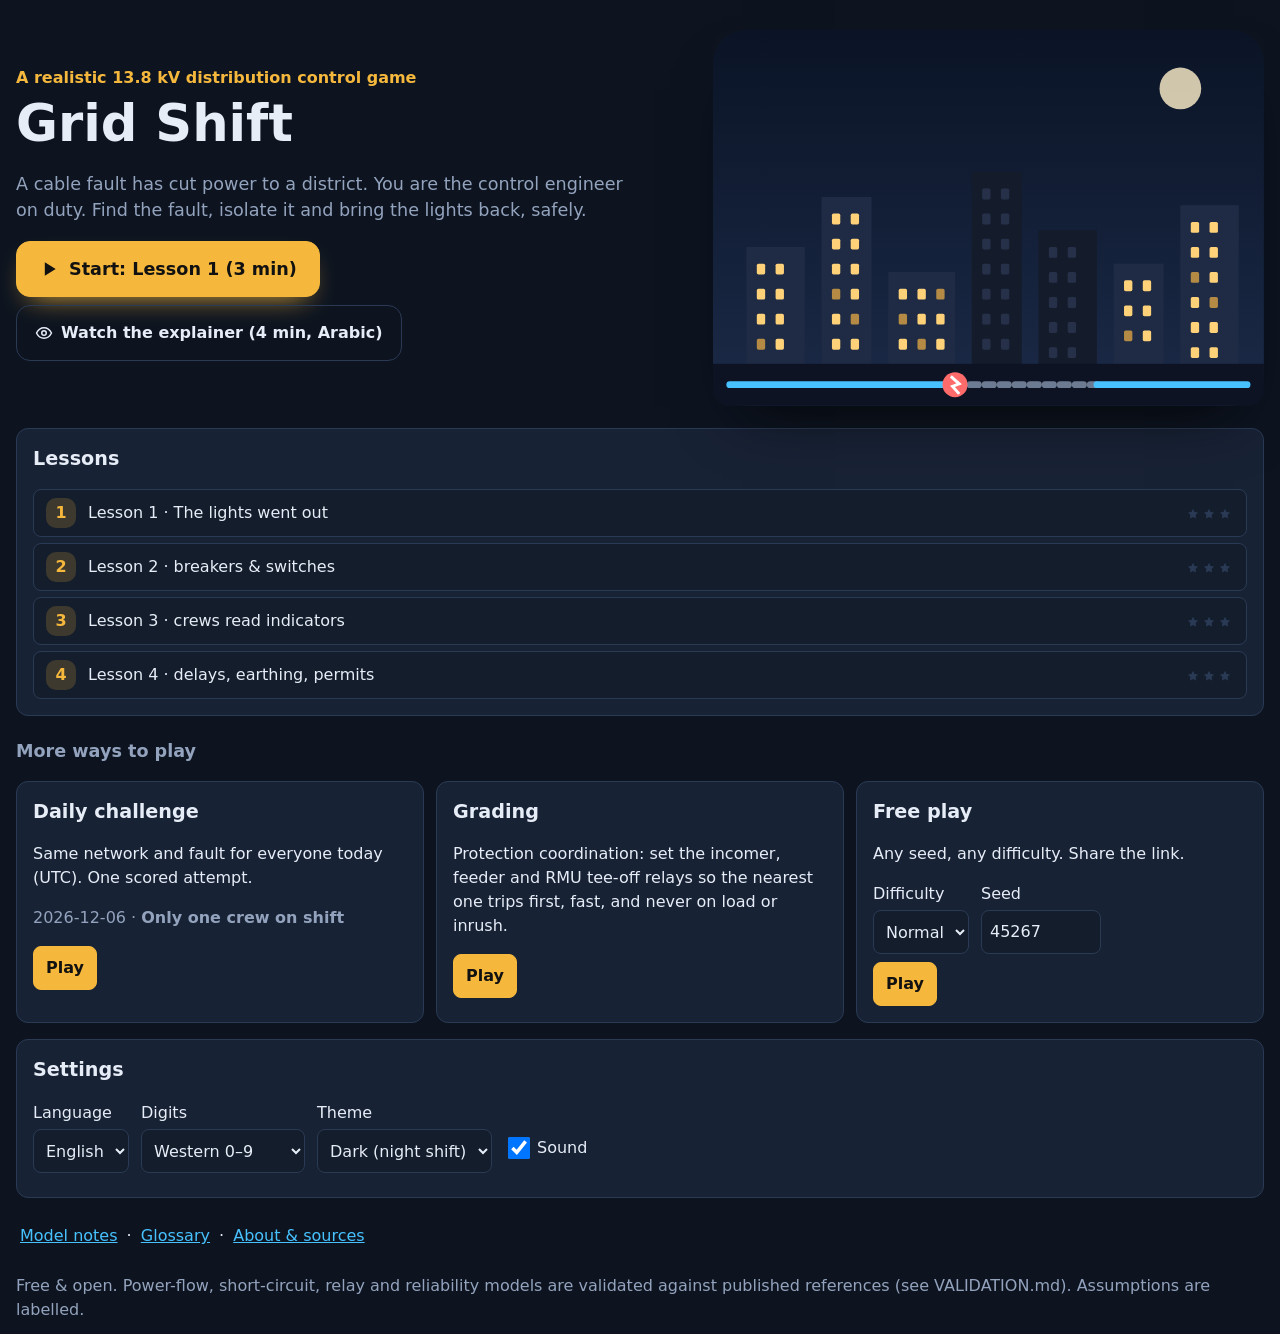
==== commit 506ea849: "Grid Shift: intro page with Arabic narrated explainer video; game v2.1; hub card links to the intro " ====
--- a/grid-shift/index.html
+++ b/grid-shift/index.html
@@ -7,8 +7,8 @@
     <meta name="theme-color" content="#0d1420" />
     <title>Grid Shift · مناوبة الشبكة</title>
     <link rel="icon" href="data:image/svg+xml,<svg xmlns='http://www.w3.org/2000/svg' viewBox='0 0 100 100'><text y='.9em' font-size='90'>⚡</text></svg>" />
-    <script type="module" crossorigin src="./assets/index-D0OFbjU2.js"></script>
-    <link rel="stylesheet" crossorigin href="./assets/index-DZKgj1RZ.css">
+    <script type="module" crossorigin src="./assets/index-BirysKna.js"></script>
+    <link rel="stylesheet" crossorigin href="./assets/index-Dd1gwIU6.css">
   </head>
   <body>
     <div id="app"></div>
--- a/grid-shift/assets/index-Dd1gwIU6.css
+++ b/grid-shift/assets/index-Dd1gwIU6.css
@@ -0,0 +1 @@
+@font-face{font-family:Noto Sans Arabic;font-style:normal;font-display:swap;font-weight:400;src:url(./noto-sans-arabic-arabic-400-normal-AAMxebZb.woff2) format("woff2"),url(./noto-sans-arabic-arabic-400-normal-hsqIUL9Q.woff) format("woff");unicode-range:U+0600-06FF,U+0750-077F,U+0870-088E,U+0890-0891,U+0897-08E1,U+08E3-08FF,U+200C-200E,U+2010-2011,U+204F,U+2E41,U+FB50-FDFF,U+FE70-FE74,U+FE76-FEFC,U+102E0-102FB,U+10E60-10E7E,U+10EC2-10EC4,U+10EFC-10EFF,U+1EE00-1EE03,U+1EE05-1EE1F,U+1EE21-1EE22,U+1EE24,U+1EE27,U+1EE29-1EE32,U+1EE34-1EE37,U+1EE39,U+1EE3B,U+1EE42,U+1EE47,U+1EE49,U+1EE4B,U+1EE4D-1EE4F,U+1EE51-1EE52,U+1EE54,U+1EE57,U+1EE59,U+1EE5B,U+1EE5D,U+1EE5F,U+1EE61-1EE62,U+1EE64,U+1EE67-1EE6A,U+1EE6C-1EE72,U+1EE74-1EE77,U+1EE79-1EE7C,U+1EE7E,U+1EE80-1EE89,U+1EE8B-1EE9B,U+1EEA1-1EEA3,U+1EEA5-1EEA9,U+1EEAB-1EEBB,U+1EEF0-1EEF1}@font-face{font-family:Noto Sans Arabic;font-style:normal;font-display:swap;font-weight:400;src:url(./noto-sans-arabic-math-400-normal-BxrVu-ji.woff2) format("woff2"),url(./noto-sans-arabic-math-400-normal-BiWGKoY7.woff) format("woff");unicode-range:U+0302-0303,U+0305,U+0307-0308,U+0310,U+0312,U+0315,U+031A,U+0326-0327,U+032C,U+032F-0330,U+0332-0333,U+0338,U+033A,U+0346,U+034D,U+0391-03A1,U+03A3-03A9,U+03B1-03C9,U+03D1,U+03D5-03D6,U+03F0-03F1,U+03F4-03F5,U+2016-2017,U+2034-2038,U+203C,U+2040,U+2043,U+2047,U+2050,U+2057,U+205F,U+2070-2071,U+2074-208E,U+2090-209C,U+20D0-20DC,U+20E1,U+20E5-20EF,U+2100-2112,U+2114-2115,U+2117-2121,U+2123-214F,U+2190,U+2192,U+2194-21AE,U+21B0-21E5,U+21F1-21F2,U+21F4-2211,U+2213-2214,U+2216-22FF,U+2308-230B,U+2310,U+2319,U+231C-2321,U+2336-237A,U+237C,U+2395,U+239B-23B7,U+23D0,U+23DC-23E1,U+2474-2475,U+25AF,U+25B3,U+25B7,U+25BD,U+25C1,U+25CA,U+25CC,U+25FB,U+266D-266F,U+27C0-27FF,U+2900-2AFF,U+2B0E-2B11,U+2B30-2B4C,U+2BFE,U+3030,U+FF5B,U+FF5D,U+1D400-1D7FF,U+1EE00-1EEFF}@font-face{font-family:Noto Sans Arabic;font-style:normal;font-display:swap;font-weight:400;src:url(./noto-sans-arabic-symbols-400-normal-BbP0vlM-.woff2) format("woff2"),url(./noto-sans-arabic-symbols-400-normal-BJzmBRSy.woff) format("woff");unicode-range:U+0001-000C,U+000E-001F,U+007F-009F,U+20DD-20E0,U+20E2-20E4,U+2150-218F,U+2190,U+2192,U+2194-2199,U+21AF,U+21E6-21F0,U+21F3,U+2218-2219,U+2299,U+22C4-22C6,U+2300-243F,U+2440-244A,U+2460-24FF,U+25A0-27BF,U+2800-28FF,U+2921-2922,U+2981,U+29BF,U+29EB,U+2B00-2BFF,U+4DC0-4DFF,U+FFF9-FFFB,U+10140-1018E,U+10190-1019C,U+101A0,U+101D0-101FD,U+102E0-102FB,U+10E60-10E7E,U+1D2C0-1D2D3,U+1D2E0-1D37F,U+1F000-1F0FF,U+1F100-1F1AD,U+1F1E6-1F1FF,U+1F30D-1F30F,U+1F315,U+1F31C,U+1F31E,U+1F320-1F32C,U+1F336,U+1F378,U+1F37D,U+1F382,U+1F393-1F39F,U+1F3A7-1F3A8,U+1F3AC-1F3AF,U+1F3C2,U+1F3C4-1F3C6,U+1F3CA-1F3CE,U+1F3D4-1F3E0,U+1F3ED,U+1F3F1-1F3F3,U+1F3F5-1F3F7,U+1F408,U+1F415,U+1F41F,U+1F426,U+1F43F,U+1F441-1F442,U+1F444,U+1F446-1F449,U+1F44C-1F44E,U+1F453,U+1F46A,U+1F47D,U+1F4A3,U+1F4B0,U+1F4B3,U+1F4B9,U+1F4BB,U+1F4BF,U+1F4C8-1F4CB,U+1F4D6,U+1F4DA,U+1F4DF,U+1F4E3-1F4E6,U+1F4EA-1F4ED,U+1F4F7,U+1F4F9-1F4FB,U+1F4FD-1F4FE,U+1F503,U+1F507-1F50B,U+1F50D,U+1F512-1F513,U+1F53E-1F54A,U+1F54F-1F5FA,U+1F610,U+1F650-1F67F,U+1F687,U+1F68D,U+1F691,U+1F694,U+1F698,U+1F6AD,U+1F6B2,U+1F6B9-1F6BA,U+1F6BC,U+1F6C6-1F6CF,U+1F6D3-1F6D7,U+1F6E0-1F6EA,U+1F6F0-1F6F3,U+1F6F7-1F6FC,U+1F700-1F7FF,U+1F800-1F80B,U+1F810-1F847,U+1F850-1F859,U+1F860-1F887,U+1F890-1F8AD,U+1F8B0-1F8BB,U+1F8C0-1F8C1,U+1F900-1F90B,U+1F93B,U+1F946,U+1F984,U+1F996,U+1F9E9,U+1FA00-1FA6F,U+1FA70-1FA7C,U+1FA80-1FA89,U+1FA8F-1FAC6,U+1FACE-1FADC,U+1FADF-1FAE9,U+1FAF0-1FAF8,U+1FB00-1FBFF}@font-face{font-family:Noto Sans Arabic;font-style:normal;font-display:swap;font-weight:400;src:url(./noto-sans-arabic-latin-ext-400-normal-CW3XQ4Yj.woff2) format("woff2"),url(./noto-sans-arabic-latin-ext-400-normal-D4Wl3hq7.woff) format("woff");unicode-range:U+0100-02BA,U+02BD-02C5,U+02C7-02CC,U+02CE-02D7,U+02DD-02FF,U+0304,U+0308,U+0329,U+1D00-1DBF,U+1E00-1E9F,U+1EF2-1EFF,U+2020,U+20A0-20AB,U+20AD-20C0,U+2113,U+2C60-2C7F,U+A720-A7FF}@font-face{font-family:Noto Sans Arabic;font-style:normal;font-display:swap;font-weight:400;src:url(./noto-sans-arabic-latin-400-normal-CjsIS08k.woff2) format("woff2"),url(./noto-sans-arabic-latin-400-normal-lr8cikIT.woff) format("woff");unicode-range:U+0000-00FF,U+0131,U+0152-0153,U+02BB-02BC,U+02C6,U+02DA,U+02DC,U+0304,U+0308,U+0329,U+2000-206F,U+20AC,U+2122,U+2191,U+2193,U+2212,U+2215,U+FEFF,U+FFFD}@font-face{font-family:Noto Sans Arabic;font-style:normal;font-display:swap;font-weight:700;src:url(./noto-sans-arabic-arabic-700-normal-3CqrwsiZ.woff2) format("woff2"),url(./noto-sans-arabic-arabic-700-normal-DXnsSW3z.woff) format("woff");unicode-range:U+0600-06FF,U+0750-077F,U+0870-088E,U+0890-0891,U+0897-08E1,U+08E3-08FF,U+200C-200E,U+2010-2011,U+204F,U+2E41,U+FB50-FDFF,U+FE70-FE74,U+FE76-FEFC,U+102E0-102FB,U+10E60-10E7E,U+10EC2-10EC4,U+10EFC-10EFF,U+1EE00-1EE03,U+1EE05-1EE1F,U+1EE21-1EE22,U+1EE24,U+1EE27,U+1EE29-1EE32,U+1EE34-1EE37,U+1EE39,U+1EE3B,U+1EE42,U+1EE47,U+1EE49,U+1EE4B,U+1EE4D-1EE4F,U+1EE51-1EE52,U+1EE54,U+1EE57,U+1EE59,U+1EE5B,U+1EE5D,U+1EE5F,U+1EE61-1EE62,U+1EE64,U+1EE67-1EE6A,U+1EE6C-1EE72,U+1EE74-1EE77,U+1EE79-1EE7C,U+1EE7E,U+1EE80-1EE89,U+1EE8B-1EE9B,U+1EEA1-1EEA3,U+1EEA5-1EEA9,U+1EEAB-1EEBB,U+1EEF0-1EEF1}@font-face{font-family:Noto Sans Arabic;font-style:normal;font-display:swap;font-weight:700;src:url(./noto-sans-arabic-math-700-normal-DhwRdyuq.woff2) format("woff2"),url(./noto-sans-arabic-math-700-normal-C3IT52xG.woff) format("woff");unicode-range:U+0302-0303,U+0305,U+0307-0308,U+0310,U+0312,U+0315,U+031A,U+0326-0327,U+032C,U+032F-0330,U+0332-0333,U+0338,U+033A,U+0346,U+034D,U+0391-03A1,U+03A3-03A9,U+03B1-03C9,U+03D1,U+03D5-03D6,U+03F0-03F1,U+03F4-03F5,U+2016-2017,U+2034-2038,U+203C,U+2040,U+2043,U+2047,U+2050,U+2057,U+205F,U+2070-2071,U+2074-208E,U+2090-209C,U+20D0-20DC,U+20E1,U+20E5-20EF,U+2100-2112,U+2114-2115,U+2117-2121,U+2123-214F,U+2190,U+2192,U+2194-21AE,U+21B0-21E5,U+21F1-21F2,U+21F4-2211,U+2213-2214,U+2216-22FF,U+2308-230B,U+2310,U+2319,U+231C-2321,U+2336-237A,U+237C,U+2395,U+239B-23B7,U+23D0,U+23DC-23E1,U+2474-2475,U+25AF,U+25B3,U+25B7,U+25BD,U+25C1,U+25CA,U+25CC,U+25FB,U+266D-266F,U+27C0-27FF,U+2900-2AFF,U+2B0E-2B11,U+2B30-2B4C,U+2BFE,U+3030,U+FF5B,U+FF5D,U+1D400-1D7FF,U+1EE00-1EEFF}@font-face{font-family:Noto Sans Arabic;font-style:normal;font-display:swap;font-weight:700;src:url(./noto-sans-arabic-symbols-700-normal-D40a2DlB.woff2) format("woff2"),url(./noto-sans-arabic-symbols-700-normal-Ct3Gyvbr.woff) format("woff");unicode-range:U+0001-000C,U+000E-001F,U+007F-009F,U+20DD-20E0,U+20E2-20E4,U+2150-218F,U+2190,U+2192,U+2194-2199,U+21AF,U+21E6-21F0,U+21F3,U+2218-2219,U+2299,U+22C4-22C6,U+2300-243F,U+2440-244A,U+2460-24FF,U+25A0-27BF,U+2800-28FF,U+2921-2922,U+2981,U+29BF,U+29EB,U+2B00-2BFF,U+4DC0-4DFF,U+FFF9-FFFB,U+10140-1018E,U+10190-1019C,U+101A0,U+101D0-101FD,U+102E0-102FB,U+10E60-10E7E,U+1D2C0-1D2D3,U+1D2E0-1D37F,U+1F000-1F0FF,U+1F100-1F1AD,U+1F1E6-1F1FF,U+1F30D-1F30F,U+1F315,U+1F31C,U+1F31E,U+1F320-1F32C,U+1F336,U+1F378,U+1F37D,U+1F382,U+1F393-1F39F,U+1F3A7-1F3A8,U+1F3AC-1F3AF,U+1F3C2,U+1F3C4-1F3C6,U+1F3CA-1F3CE,U+1F3D4-1F3E0,U+1F3ED,U+1F3F1-1F3F3,U+1F3F5-1F3F7,U+1F408,U+1F415,U+1F41F,U+1F426,U+1F43F,U+1F441-1F442,U+1F444,U+1F446-1F449,U+1F44C-1F44E,U+1F453,U+1F46A,U+1F47D,U+1F4A3,U+1F4B0,U+1F4B3,U+1F4B9,U+1F4BB,U+1F4BF,U+1F4C8-1F4CB,U+1F4D6,U+1F4DA,U+1F4DF,U+1F4E3-1F4E6,U+1F4EA-1F4ED,U+1F4F7,U+1F4F9-1F4FB,U+1F4FD-1F4FE,U+1F503,U+1F507-1F50B,U+1F50D,U+1F512-1F513,U+1F53E-1F54A,U+1F54F-1F5FA,U+1F610,U+1F650-1F67F,U+1F687,U+1F68D,U+1F691,U+1F694,U+1F698,U+1F6AD,U+1F6B2,U+1F6B9-1F6BA,U+1F6BC,U+1F6C6-1F6CF,U+1F6D3-1F6D7,U+1F6E0-1F6EA,U+1F6F0-1F6F3,U+1F6F7-1F6FC,U+1F700-1F7FF,U+1F800-1F80B,U+1F810-1F847,U+1F850-1F859,U+1F860-1F887,U+1F890-1F8AD,U+1F8B0-1F8BB,U+1F8C0-1F8C1,U+1F900-1F90B,U+1F93B,U+1F946,U+1F984,U+1F996,U+1F9E9,U+1FA00-1FA6F,U+1FA70-1FA7C,U+1FA80-1FA89,U+1FA8F-1FAC6,U+1FACE-1FADC,U+1FADF-1FAE9,U+1FAF0-1FAF8,U+1FB00-1FBFF}@font-face{font-family:Noto Sans Arabic;font-style:normal;font-display:swap;font-weight:700;src:url(./noto-sans-arabic-latin-ext-700-normal-wF0ZdkCd.woff2) format("woff2"),url(./noto-sans-arabic-latin-ext-700-normal-DX5dIs2j.woff) format("woff");unicode-range:U+0100-02BA,U+02BD-02C5,U+02C7-02CC,U+02CE-02D7,U+02DD-02FF,U+0304,U+0308,U+0329,U+1D00-1DBF,U+1E00-1E9F,U+1EF2-1EFF,U+2020,U+20A0-20AB,U+20AD-20C0,U+2113,U+2C60-2C7F,U+A720-A7FF}@font-face{font-family:Noto Sans Arabic;font-style:normal;font-display:swap;font-weight:700;src:url(./noto-sans-arabic-latin-700-normal-D41hNJFR.woff2) format("woff2"),url(./noto-sans-arabic-latin-700-normal-DST6Nu2E.woff) format("woff");unicode-range:U+0000-00FF,U+0131,U+0152-0153,U+02BB-02BC,U+02C6,U+02DA,U+02DC,U+0304,U+0308,U+0329,U+2000-206F,U+20AC,U+2122,U+2191,U+2193,U+2212,U+2215,U+FEFF,U+FFFD}:root,:root[data-theme=dark]{--bg: #0d1420;--bg2: #141d2c;--panel: #182235;--line: #2a3a55;--text: #e6edf7;--muted: #93a3bd;--accent: #f5b83d;--live: #47c2ff;--dead: #6d7b92;--off: #ff6b6b;--ok: #4cd08a;--earth: #4cd08a;--warn: #ffb547;--focus: #ffd166;--hatch: #f5b83d}:root[data-theme=light]{--bg: #f4f6fa;--bg2: #e9edf4;--panel: #ffffff;--line: #c9d3e3;--text: #142033;--muted: #55657e;--accent: #b36b00;--live: #0b6fb3;--dead: #8592a6;--off: #c42f2f;--ok: #1d8a52;--earth: #1d8a52;--warn: #a35d00;--focus: #b36b00;--hatch: #b36b00}*{box-sizing:border-box}html,body{margin:0;background:var(--bg);color:var(--text)}body{font:16px/1.5 system-ui,-apple-system,Segoe UI,Roboto,Noto Sans Arabic,sans-serif}:lang(ar) body,[lang=ar]{font-family:Noto Sans Arabic,system-ui,sans-serif}a{color:var(--live)}button,select,input{font:inherit;color:inherit}button{background:var(--bg2);border:1px solid var(--line);border-radius:8px;padding:8px 12px;min-height:44px;cursor:pointer}button:hover{border-color:var(--accent)}button.primary{background:var(--accent);color:#111;border-color:var(--accent);font-weight:700}button.ghost{background:transparent;border:none}button.link{background:none;border:none;color:var(--live);padding:4px;min-height:32px;text-decoration:underline}:focus-visible{outline:3px solid var(--focus);outline-offset:2px}select,input{background:var(--bg2);border:1px solid var(--line);border-radius:8px;padding:8px;min-height:44px}code{font-family:ui-monospace,SFMono-Regular,Menlo,monospace;font-size:.85em}.muted{color:var(--muted)}.app{max-width:1400px;margin:0 auto;padding:12px 16px}.btns{display:flex;flex-wrap:wrap;gap:8px;margin:8px 0}.row{display:flex;flex-wrap:wrap;gap:12px;align-items:end;margin:8px 0}.row label{display:flex;flex-direction:column;gap:4px}.hero h1{font-size:clamp(1.8rem,5vw,2.8rem);margin:8px 0 0}.hero .sub{color:var(--accent);margin:0;font-weight:700}.cards{display:grid;grid-template-columns:repeat(auto-fit,minmax(260px,1fr));gap:12px;margin:16px 0}.card{background:var(--panel);border:1px solid var(--line);border-radius:12px;padding:16px}.card h2{margin-top:0;font-size:1.2rem}.links{margin:16px 0}.page{max-width:900px}.table-wrap{overflow-x:auto}table{border-collapse:collapse;width:100%}th,td{border-bottom:1px solid var(--line);padding:6px 8px;text-align:start;vertical-align:top}.params td{font-size:.85rem}.params tr.assume td:nth-child(3){color:var(--warn);font-weight:700}.notes li{margin:6px 0}.glossary dt{font-weight:700;margin-top:12px}.glossary dd{margin:4px 0 0}.hud{display:flex;flex-wrap:wrap;gap:8px 16px;align-items:center;background:var(--panel);border:1px solid var(--line);border-radius:12px;padding:8px 12px;position:sticky;top:0;z-index:5}.hud .stat{display:flex;flex-direction:column;line-height:1.2}.hud .stat span{font-size:.75rem;color:var(--muted)}.hud .stat b{font-size:1.15rem;font-variant-numeric:tabular-nums}.hud .stat b.warn{color:var(--off)}.hud-actions{display:flex;gap:8px;margin-inline-start:auto}.hint{background:color-mix(in srgb,var(--accent) 15%,var(--panel));border:1px solid var(--accent);border-radius:10px;padding:8px 12px;margin:8px 0}.toast{background:color-mix(in srgb,var(--off) 18%,var(--panel));border:1px solid var(--off);border-radius:10px;padding:8px 12px;margin:8px 0;cursor:pointer}.board{display:grid;grid-template-columns:minmax(0,1fr) 380px;gap:12px;margin-top:8px}.map,.panel{background:var(--panel);border:1px solid var(--line);border-radius:12px;padding:8px;min-width:0}.ring-picker{display:flex;flex-wrap:wrap;gap:6px;align-items:center}.ring-picker button{min-height:36px;padding:4px 10px}.ring-picker button.on,.tabs button.on{border-color:var(--accent);background:color-mix(in srgb,var(--accent) 20%,var(--bg2))}.ring-picker .eng{margin-inline-start:auto;font-size:.85rem;display:flex;gap:6px;align-items:center}.tabs{display:flex;gap:4px}.tabs button{flex:1;padding:6px}.tab-body{padding:8px 4px;max-height:70vh;overflow-y:auto}.switches{list-style:none;padding:0}.switches li{border-bottom:1px solid var(--line);padding:8px 0}.switches .state{font-size:.9rem}.fpi .lit{color:var(--warn)}.evidence li,.crews li{margin-bottom:8px}.evidence li.warn{color:var(--warn)}.log{font-size:.85rem;padding-inline-start:1.5em}.log time{color:var(--muted);font-variant-numeric:tabular-nums}.eng-data{font-family:ui-monospace,monospace;font-size:.85rem;color:var(--live)}.switch-list summary{cursor:pointer;padding:8px 0;color:var(--muted)}.switch-list ul{list-style:none;padding:0;display:flex;flex-wrap:wrap;gap:4px 12px;font-size:.85rem}.ruleset-note{font-size:.8rem;color:var(--muted);margin:12px 0}.net{width:100%;height:auto;max-height:62vh;display:block;touch-action:manipulation}.net .cable{stroke-width:1.1;stroke-linecap:round}.net .cable.live{stroke:var(--live)}.net .cable.dead{stroke:var(--dead);stroke-dasharray:1.6 1.2}.net .cable.suspect{stroke:var(--warn)}.net .cable.sel{stroke-width:2}.net .cable-hit{stroke:transparent;stroke-width:5;cursor:pointer}.net .cable-permit{stroke-width:3.2;opacity:.8}.net .hatch{stroke:var(--hatch);stroke-width:1}.net .rmu,.net .gs,.net .cable-g{cursor:pointer;outline:none}.net .rmu-box{stroke:var(--text);stroke-width:.3}.net .rmu-box.on{fill:var(--live)}.net .rmu-box.off{fill:var(--bg2);stroke:var(--off);stroke-width:.5}.net .rmu-ico{font-size:3.4px;fill:var(--off);font-weight:700}.net .rmu.sel .rmu-box,.net .rmu:focus .rmu-box,.net .gs.sel .gs-box,.net .gs:focus .gs-box{stroke:var(--focus);stroke-width:.8}.net .cable-g:focus .cable{stroke-width:2}.net .swm{stroke-width:.35}.net .swm.closed{fill:var(--text);stroke:var(--text)}.net .swm.open{fill:var(--bg);stroke:var(--accent)}.net .swm.earthed{stroke:var(--earth);stroke-width:.6}.net .label{font-size:2.4px;fill:var(--muted)}.net .nop{font-size:2.2px;fill:var(--accent);font-weight:700}.net .glyph{font-size:2.8px}.net .glyph.earth{fill:var(--earth);font-size:4px}.net .glyph.fpi{fill:var(--warn);font-size:3.4px}.net .glyph.rtu.lost{fill:var(--off)}.net .gs-box{fill:var(--bg2);stroke:var(--accent);stroke-width:.6}.net .gs-label{font-size:5px;fill:var(--accent);font-weight:700}.net .cb{font-size:2.3px;fill:var(--text)}.net .cb.tripped{fill:var(--off);font-weight:700}.modal-back{position:fixed;inset:0;background:#0000008c;display:grid;place-items:center;z-index:20;padding:16px}.modal{background:var(--panel);border:1px solid var(--accent);border-radius:12px;padding:16px;max-width:560px;width:100%}.checklist li{margin:6px 0}.results{max-width:820px;margin:0 auto}.results .stars{font-size:2.6rem;color:var(--accent);margin:0;letter-spacing:4px}.share{white-space:pre-wrap;word-break:break-all;background:var(--bg2);padding:12px;border-radius:8px;font-size:.8rem}@media(max-width:860px){.board{grid-template-columns:1fr}.net{max-height:46vh}.hud-actions{width:100%}.hud-actions button{flex:1}.tab-body{max-height:none}}@media(prefers-reduced-motion:reduce){*{transition:none!important;animation:none!important}}.ladder{list-style:none;padding:0;margin:8px 0;display:flex;flex-direction:column;gap:2px}.ladder button{width:100%;text-align:start;min-height:44px;display:flex;gap:8px;align-items:center}.ladder-gs{border-color:var(--accent);font-weight:700}.ladder-rmu{justify-content:space-between}.ladder-rmu.on{border-inline-start:6px solid var(--live)}.ladder-rmu.off{border-inline-start:6px dashed var(--off)}.ladder-cable{background:transparent;border-style:dashed;min-height:40px;font-size:.85rem;color:var(--muted)}.ladder-cable.live{border-style:solid;color:var(--text)}.ladder-cable.live .bar{color:var(--live)}.ladder-cable.suspect{border-color:var(--warn)}.ladder button.sel{outline:3px solid var(--focus)}.ring-picker button,button.ghost,.links a,.ladder-cable{min-height:44px}.links a{display:inline-flex;align-items:center;min-height:44px;padding:0 4px}.btns button{min-width:44px}.net .glyph.fpi-dark{fill:var(--muted);font-size:3px}.warn-text{color:var(--warn);font-weight:600}button:disabled{opacity:.5;cursor:not-allowed}.toggle{display:inline-flex;align-items:center;gap:8px;min-height:44px}.toggle input{width:22px;height:22px}.page .table-wrap{max-width:100%;overflow-x:auto;-webkit-overflow-scrolling:touch}.params{min-width:640px}@media(max-width:860px){.hud{position:static}.panel{scroll-margin-top:8px}}.net .hit{fill:transparent}.eng input,.row input[type=checkbox]{width:22px;height:22px}.eng{min-height:44px}.hud .ghost{min-width:44px;font-size:1.3rem}.tcc{width:100%;height:auto;background:var(--bg2);border-radius:8px}.tcc .grid{stroke:var(--line);stroke-width:.6}.tcc .axis{fill:var(--muted);font-size:11px}.tcc .fault{stroke:var(--off);stroke-width:1;stroke-dasharray:4 3}.tcc .inrush{fill:var(--warn);stroke:var(--text)}.tcc .par{fill:none;stroke:var(--muted);stroke-width:1.2;opacity:.7}.relay-card{border:2px solid var(--line);border-radius:10px;margin:0 0 10px;padding:8px 10px}.relay-card legend{font-weight:700;padding:0 6px}.relay-card input[type=number]{width:7.5em}.starline{color:var(--accent);letter-spacing:2px}.badge{font-size:.7rem;background:var(--accent);color:#111;border-radius:6px;padding:2px 6px;vertical-align:middle}.checks{padding-inline-start:1em}.grading .card{margin-top:12px}.row label.toggle{flex-direction:row;align-items:center}.tcc .fault-label{fill:var(--off);font-size:10px}.tcc .fault-label{fill:var(--off);font-size:15px;font-weight:700}.tcc-legend{list-style:none;padding:0;margin:8px 0;display:flex;flex-wrap:wrap;gap:6px 16px;font-size:.9rem}.tcc-legend li{display:flex;align-items:center;gap:6px}.fault-key{color:var(--off)}@media(max-width:600px){.tcc .axis{font-size:16px}}@media(max-width:600px){.tcc .axis{font-size:20px}.tcc .fault-label{font-size:22px}.grading .board{gap:8px}}.grading .hud{position:sticky;top:0;z-index:5}.failcount{text-decoration:none;color:inherit}@media(max-width:600px){.grading .hud-actions{width:auto}.grading .hud{gap:4px 12px;padding:6px 10px}.grading .hud .stat b{font-size:1rem}.tcc .axis{font-size:22px}}@media(max-width:600px){.grading .hud{flex-wrap:nowrap;overflow-x:auto}.grading .hud .stat span{font-size:.65rem;max-width:7.5em;white-space:nowrap;overflow:hidden;text-overflow:ellipsis}.grading .hud-actions button{padding:4px 8px;font-size:.8rem}}:root,:root[data-theme=dark]{--panel2: #111a2b;--glowc: #47c2ff;--win: #ffd27a;--winoff: #26324a;--good: #4cd08a;--metal: #2a394f;--metal2: #3b4f6b}:root[data-theme=light]{--panel2: #f7f9fc;--glowc: #0b6fb3;--win: #f2a516;--winoff: #b9c3d3;--good: #1d8a52;--metal: #dfe6f0;--metal2: #9fb0c8}.ico{flex:none;vertical-align:-.2em}button .ico{margin-inline-end:2px}.icon-only{display:inline-grid;place-items:center;min-width:44px;padding:0}.hud2{display:grid;grid-template-columns:auto 1fr auto auto;gap:8px 14px;align-items:center;background:var(--panel);border:1px solid var(--line);border-radius:14px;padding:8px 12px;position:sticky;top:0;z-index:6;box-shadow:0 8px 24px -16px #0009}.goal{display:flex;flex-direction:column;min-width:0}.goal-k{font-size:.72rem;color:var(--accent);font-weight:700;letter-spacing:.02em;text-transform:uppercase}.goal b{font-size:1.08rem;line-height:1.35}.stats{display:flex;gap:14px}.stats .stat{display:flex;gap:6px;align-items:center;color:var(--muted)}.stats .stat span{display:flex;flex-direction:column;line-height:1.15}.stats .stat b{color:var(--text);font-size:1.1rem;font-variant-numeric:tabular-nums}.stats .stat small{font-size:.7rem}.stats .stat.bad b,.stats .stat.bad .ico{color:var(--off)}.stats .stat.good b,.stats .stat.good .ico{color:var(--good)}.hint-btn{display:inline-flex;align-items:center;gap:6px;border-color:var(--accent);color:var(--accent);font-weight:700}.hint-btn.pulse{animation:hintpulse 1.6s ease-in-out infinite}@keyframes hintpulse{0%,to{box-shadow:0 0 color-mix(in srgb,var(--accent) 60%,transparent)}50%{box-shadow:0 0 0 8px transparent}}.cond-chip{margin:8px 0 0;font-size:.9rem;color:var(--muted)}.toast2{margin:8px 0 0;padding:10px 14px;border-radius:12px;border:1px solid;cursor:pointer;font-weight:600;animation:toastin .25s ease-out}.toast2.bad{background:color-mix(in srgb,var(--off) 16%,var(--panel));border-color:var(--off)}.toast2.good{background:color-mix(in srgb,var(--good) 16%,var(--panel));border-color:var(--good)}.toast2.info{background:color-mix(in srgb,var(--accent) 14%,var(--panel));border-color:var(--accent)}@keyframes toastin{0%{transform:translateY(-4px);opacity:0}}.board2{display:grid;grid-template-columns:minmax(0,1fr) 390px;gap:12px;margin-top:10px;align-items:start}.map2{background:radial-gradient(120% 90% at 50% 0%,var(--panel2),var(--bg));border:1px solid var(--line);border-radius:14px;padding:8px;min-width:0}.side2{display:flex;flex-direction:column;gap:10px;min-width:0;position:sticky;top:84px}.toolbar{display:flex;flex-wrap:wrap;gap:6px;align-items:center;margin-bottom:4px}.tool{display:inline-flex;align-items:center;gap:6px;font-size:.92rem;background:var(--panel)}.ring-tabs{display:flex;gap:4px;margin-inline-start:auto}.ring-tabs button.on{border-color:var(--accent);background:color-mix(in srgb,var(--accent) 18%,var(--bg2))}.legend{list-style:none;display:flex;flex-wrap:wrap;gap:4px 14px;padding:4px 6px 2px;margin:0;font-size:.78rem;color:var(--muted)}.legend li{display:flex;align-items:center;gap:5px}.legend svg{width:26px;height:10px}.lg-live{stroke:var(--glowc);stroke-width:3}.lg-dead{stroke:var(--dead);stroke-width:2;stroke-dasharray:3 2}.lg-sw{stroke:var(--text);stroke-width:1.6;stroke-linecap:round}.lg-flag{fill:var(--warn);stroke:var(--warn)}.lg-home{fill:var(--win)}.net.v2{width:100%;height:auto;max-height:64vh;display:block;touch-action:manipulation;user-select:none}.net.v2.vertical{max-height:none}.net.v2 .bg{opacity:.9;pointer-events:none}.net.v2 .gridline{fill:none;stroke:var(--line);stroke-width:.12;opacity:.55}.net.v2 .cable{stroke-width:1.35;stroke-linecap:round;transition:stroke .5s}.net.v2 .cable.live{stroke:var(--glowc)}.net.v2 .cable.dead{stroke:var(--dead);stroke-width:.8;stroke-dasharray:1.2 1}.net.v2 .cable.suspect{stroke:color-mix(in srgb,var(--warn) 55%,var(--dead))}.net.v2 .flow{stroke:#fff;stroke-width:.5;stroke-dasharray:.7 3.3;stroke-linecap:round;opacity:.85;animation:flow 1.1s linear infinite;pointer-events:none}:root[data-theme=light] .net.v2 .flow{stroke:#e9f6ff}@keyframes flow{to{stroke-dashoffset:-4}}.net.v2 .cable-hit{stroke:transparent;stroke-width:5;cursor:pointer}.net.v2 .cable-g.sel .cable{stroke-width:2.1}.net.v2 .cable-label{font-size:1.9px;fill:var(--muted);pointer-events:none}.net.v2 .cable-permit{stroke-width:3.6;opacity:.9}.net.v2 .earth-sym{stroke:var(--earth);stroke-width:.45;fill:none;stroke-linecap:round}.net.v2 .rmu,.net.v2 .gs,.net.v2 .cable-g,.net.v2 .swm-g,.net.v2 .cb-g{cursor:pointer;outline:none}.net.v2 .rmu-box{fill:var(--metal);stroke:var(--metal2);stroke-width:.35}.net.v2 .rmu.sel .rmu-box,.net.v2 .rmu:focus-visible .rmu-box{stroke:var(--focus);stroke-width:.7}.net.v2 .rmu-line{stroke:var(--metal2);stroke-width:.25}.net.v2 .lamp.on{fill:var(--good);filter:drop-shadow(0 0 .6px var(--good))}.net.v2 .lamp.off{fill:var(--off)}.net.v2 .label{font-size:2.1px;fill:var(--text);font-weight:600}.net.v2 .service{stroke-width:.35}.net.v2 .service.live{stroke:var(--glowc);opacity:.7}.net.v2 .service.dead{stroke:var(--dead);stroke-dasharray:.6 .6;opacity:.6}.net.v2 .house-body{fill:var(--metal);stroke:var(--metal2);stroke-width:.3}.net.v2 .homes .win{transition:fill .7s ease}.net.v2 .homes.lit .win{fill:var(--win)}.net.v2 .homes.lit use{filter:drop-shadow(0 0 .7px var(--win))}.net.v2 .homes.dark .win{fill:var(--winoff)}.net.v2 .homes-n{font-size:1.8px;fill:var(--muted);font-variant-numeric:tabular-nums}.net.v2 .homes.dark .homes-n{fill:var(--off)}.net.v2 .sw-hit{fill:transparent}.net.v2 .sw-box{fill:var(--bg);stroke:var(--text);stroke-width:.3}.net.v2 .swm-g.closed .sw-box{fill:var(--text)}.net.v2 .sw-blade{stroke:var(--bg);stroke-width:.5;stroke-linecap:round}.net.v2 .swm-g.open .sw-box{stroke:var(--accent);stroke-width:.38}.net.v2 .swm-g.open .sw-blade{stroke:var(--accent)}.net.v2 .swm-g.closed .sw-pivot{fill:var(--bg)}.net.v2 .swm-g.open .sw-pivot{fill:var(--accent)}.net.v2 .swm-g.sel .sw-hit,.net.v2 .swm-g:focus-visible .sw-hit,.net.v2 .cb-g:focus-visible .sw-hit{fill:color-mix(in srgb,var(--focus) 22%,transparent);stroke:var(--focus);stroke-width:.3}.net.v2 .nop-tag rect{fill:color-mix(in srgb,var(--accent) 22%,var(--bg));stroke:var(--accent);stroke-width:.2}.net.v2 .nop-tag text{font-size:1.55px;fill:var(--accent);font-weight:700}.net.v2 .lock-sym rect,.net.v2 .lock-sym path{fill:none;stroke:var(--accent);stroke-width:.25}.net.v2 .fpi-flag path{stroke-width:.3;stroke-linejoin:round}.net.v2 .fpi-flag.lit path{fill:var(--warn);stroke:var(--warn)}.net.v2 .fpi-flag.dark path{fill:none;stroke:var(--muted)}.net.v2 .rtu path{stroke:var(--muted);stroke-width:.28;fill:none;stroke-linecap:round}.net.v2 .rtu.lost path{stroke:var(--off)}.net.v2 .truck-body{fill:#f2f4f8;stroke:#8794a8;stroke-width:.2}.net.v2 .wheel{fill:#20283a}.net.v2 .beacon{fill:#ffb547;animation:beacon 1s steps(2) infinite}.net.v2 .truck.coming{opacity:.55}@keyframes beacon{50%{fill:#7a5a20}}.net.v2 .gs-box{fill:var(--metal);stroke:var(--accent);stroke-width:.45}.net.v2 .gs-coil{fill:none;stroke:var(--accent);stroke-width:.35}.net.v2 .gs-label{font-size:2.6px;fill:var(--accent);font-weight:800}.net.v2 .gs.sel .gs-box{stroke:var(--focus);stroke-width:.8}.net.v2 .hit{fill:transparent}.net.v2 .cb-box{stroke-width:.35}.net.v2 .cb-g.closed .cb-box{fill:var(--text);stroke:var(--text)}.net.v2 .cb-g.open .cb-box{fill:var(--bg);stroke:var(--accent)}.net.v2 .cb-g.tripped .cb-box{stroke:var(--off)}.net.v2 .trip-ring{fill:none;stroke:var(--off);stroke-width:.35;animation:tripring 1.4s ease-out infinite;transform-box:fill-box;transform-origin:center}@keyframes tripring{0%{opacity:1;transform:scale(.7)}to{opacity:0;transform:scale(1.6)}}.spotlight .net.v2 .ring>g:not(.spot):not(:has(.spot)),.spotlight .net.v2 .gs:not(.spot):not(:has(.spot)){opacity:.4;transition:opacity .3s}.spot{position:relative}.net.v2 .spot .rmu-box,.net.v2 .spot .gs-box{stroke:var(--focus);stroke-width:.8}.net.v2 .spot.swm-g .sw-hit,.net.v2 .spot.cb-g .sw-hit{fill:color-mix(in srgb,var(--focus) 28%,transparent);stroke:var(--focus);stroke-width:.35;animation:spotpulse 1.3s ease-in-out infinite;transform-box:fill-box;transform-origin:center}.net.v2 .cable-g.spot .cable{stroke-width:2.3}.net.v2 .cable-g.spot .cable-hit{stroke:color-mix(in srgb,var(--focus) 25%,transparent)}@keyframes spotpulse{50%{transform:scale(1.25)}}button.spot{outline:3px solid var(--focus);outline-offset:2px;animation:btnpulse 1.3s ease-in-out infinite}@keyframes btnpulse{50%{box-shadow:0 0 0 6px color-mix(in srgb,var(--focus) 35%,transparent)}}.guide{background:var(--panel);border:2px solid var(--accent);border-radius:14px;padding:12px 14px;box-shadow:0 14px 30px -18px #000000b3;animation:toastin .3s ease-out}.guide.win{border-color:var(--good)}.guide-top{display:flex;justify-content:space-between;align-items:center;gap:8px}.guide-k{font-size:.78rem;font-weight:700;color:var(--accent);display:inline-flex;gap:6px;align-items:center}.dots{display:flex;gap:4px}.dots i{width:8px;height:8px;border-radius:50%;background:var(--line)}.dots i.done{background:var(--good)}.dots i.now{background:var(--accent)}.guide-text{font-size:1.02rem;line-height:1.6;margin:8px 0}.guide-why{margin:6px 0;color:var(--muted)}.guide-exact{margin:8px 0;padding:8px 10px;border-radius:10px;background:color-mix(in srgb,var(--focus) 14%,var(--panel));font-weight:600;display:flex;gap:8px;align-items:flex-start}.term{font-size:.88rem;color:var(--muted);border-inline-start:3px solid var(--accent);padding-inline-start:8px;margin:6px 0}.big-win{font-size:1.35rem;font-weight:800;color:var(--good);display:flex;gap:8px;align-items:center;margin:4px 0}.small{font-size:.82rem}.card-panel,.drawer{background:var(--panel);border:1px solid var(--line);border-radius:14px;padding:10px 12px}.device.empty{display:flex;gap:10px;align-items:center;color:var(--muted)}.device.empty p{margin:0}.dev-head{display:flex;gap:10px;align-items:flex-start}.dev-head h3{margin:0;font-size:1.1rem}.dev-ico{display:grid;place-items:center;width:44px;height:44px;border-radius:12px;background:var(--bg2);border:1px solid var(--line);flex:none}.dev-ico.on{color:var(--good);border-color:var(--good)}.dev-ico.off{color:var(--off);border-color:var(--off)}.dev-ico.gs{color:var(--accent);border-color:var(--accent)}.dev-sub{margin:2px 0 0;font-size:.86rem;color:var(--muted)}.chip{display:inline-flex;align-items:center;gap:4px;font-size:.75rem;font-weight:700;padding:1px 8px;border-radius:999px;border:1px solid var(--line);background:var(--bg2);color:var(--text);margin-inline-end:4px}.chip.good{border-color:var(--good);color:var(--good)}.chip.bad{border-color:var(--off);color:var(--off)}.sw-list{list-style:none;padding:0;margin:10px 0 0}.sw-list li{border-top:1px solid var(--line);padding:8px 0}.sw-list li.focus{background:color-mix(in srgb,var(--focus) 8%,transparent);border-radius:8px;padding-inline:6px}.sw-row{display:flex;flex-wrap:wrap;gap:6px;align-items:center}.sw-state{font-size:.75rem;font-weight:700;padding:1px 8px;border-radius:6px}.sw-state.closed{background:var(--text);color:var(--bg)}.sw-state.open{border:1.5px solid var(--accent);color:var(--accent)}.mono{font-family:ui-monospace,Menlo,monospace;font-size:.85em;color:var(--muted)}button.act{display:inline-flex;align-items:center;gap:6px;font-weight:600}.fpis2 h4{margin:10px 0 4px;display:flex;gap:6px;align-items:center;font-size:.95rem}.fpi-row{margin:2px 0;font-size:.9rem}.fpi-row b.lit{color:var(--warn)}.crew-box{margin-top:6px}.tabs2{display:flex;gap:4px}.tabs2 button{flex:1}.tabs2 button.on{border-color:var(--accent);background:color-mix(in srgb,var(--accent) 18%,var(--bg2))}.drawer .tab-body{max-height:46vh;overflow-y:auto;padding:8px 2px}.checklist2{list-style:none;padding:0}.checklist2 li{display:flex;gap:8px;align-items:flex-start;margin:8px 0}.checklist2 li.ok .ico{color:var(--good)}.checklist2 li.no .ico{color:var(--off)}.demo{position:fixed;inset:0;z-index:30;background:var(--bg);display:grid;grid-template-rows:auto 1fr auto auto auto auto;padding:10px 14px;gap:8px}.demo-head{display:flex;align-items:center;gap:12px}.demo-head h2{margin:0;font-size:1.1rem;flex:1}.demo-clock,.demo-off{display:inline-flex;gap:4px;align-items:center;color:var(--muted);font-variant-numeric:tabular-nums}.rec{width:10px;height:10px;border-radius:50%;background:var(--off);animation:beacon 1.2s steps(2) infinite}.demo-stage{min-height:0;overflow:auto;border:1px solid var(--line);border-radius:14px;background:radial-gradient(120% 90% at 50% 0%,var(--panel2),var(--bg));display:grid;place-items:center}.demo-stage .net.v2{max-height:100%}.demo-caption{display:flex;gap:12px;align-items:flex-start;background:var(--panel);border:2px solid var(--accent);border-radius:14px;padding:10px 14px;min-height:64px}.demo-caption p{margin:0;font-size:1.05rem;line-height:1.55}.step-n{font-weight:800;color:var(--accent);white-space:nowrap;font-variant-numeric:tabular-nums}.demo-bar{height:6px;background:var(--bg2);border-radius:3px;overflow:hidden}.demo-bar span{display:block;height:100%;background:var(--accent);transition:width .4s}.demo-controls{display:flex;gap:8px;justify-content:center;flex-wrap:wrap}.demo-controls .play{min-width:64px}.demo-controls .speed.on{border-color:var(--accent)}.demo-controls .takeover{display:inline-flex;gap:6px;align-items:center;border-color:var(--good);color:var(--good);font-weight:700}.demo-note{margin:0;text-align:center;font-size:.8rem}.hero2{display:grid;grid-template-columns:1.1fr .9fr;gap:24px;align-items:center;padding:18px 0 8px}.hero2 .eyebrow{color:var(--accent);font-weight:700;margin:0}.hero2 h1{font-size:clamp(2rem,6vw,3.2rem);margin:4px 0 8px;line-height:1.15}.hero2 .lead{font-size:1.1rem;color:var(--muted);max-width:36em}button.big{min-height:56px;padding:0 22px;font-size:1.1rem;border-radius:14px;display:inline-flex;gap:8px;align-items:center;box-shadow:0 12px 28px -14px var(--accent)}.hero-art{width:100%;height:auto;border-radius:16px;box-shadow:0 30px 60px -30px #000c}.hero-art .hw{fill:#ffd27a}.hero-art .hw.dim{fill:#b48a45}.hero-art .hw.dark{fill:#263048}.hero-art .hc{stroke-width:1.6;fill:none;stroke-linecap:round}.hero-art .hc.live{stroke:#47c2ff}.hero-art .hc.dead{stroke:#6d7b92;stroke-dasharray:2 1.6}.hero-art .spark{fill:#ff6b6b;animation:beacon 1s steps(2) infinite}.lesson-list{list-style:none;padding:0;margin:0;display:grid;gap:6px}.lesson-list button{width:100%;display:flex;gap:12px;align-items:center;text-align:start}.lesson-list .ln{width:30px;height:30px;border-radius:10px;display:grid;place-items:center;background:color-mix(in srgb,var(--accent) 18%,var(--bg2));color:var(--accent);font-weight:800;flex:none}.lesson-list .lt{flex:1}.lesson-list .ls .on{color:var(--accent)}.lesson-list .ls .off{color:var(--line)}.section-h{font-size:1.1rem;margin:22px 0 0;color:var(--muted)}.lessons{margin-top:14px}@media(max-width:860px){.board2{grid-template-columns:1fr}.side2{position:static}.hero2{grid-template-columns:1fr}.hero-art{max-height:220px}}@media(max-width:600px){.app{padding:8px 10px}.hud2{grid-template-columns:auto 1fr auto;padding:6px 8px;gap:6px 10px}.hud2 .stats{grid-column:1 / -1;order:3;justify-content:space-between}.hint-btn span{display:none}.goal b{font-size:.98rem}.net.v2.vertical{max-width:420px;margin:0 auto}.demo{padding:8px}.demo-caption p{font-size:.98rem}}.net.v2{--hb: var(--metal);--hs: var(--metal2);--wf: var(--winoff);--beacon: #ffb547}.net.v2 .homes.lit{--wf: var(--win);--hb: #4a5d7c}.net.v2 .homes.lit use{filter:drop-shadow(0 0 .9px color-mix(in srgb,var(--win) 80%,transparent))}.net.v2 .homes.dark use{filter:none;opacity:.85}.net.v2 .fault-mark circle{fill:var(--off);stroke:var(--bg);stroke-width:.3}.net.v2 .fault-mark path{fill:#fff}.net.v2 .fault-mark{animation:beacon 1.2s steps(2) infinite}@media(prefers-reduced-motion:reduce){.net.v2 .flow{animation:none}}@media(max-width:860px){.board2{display:flex;flex-direction:column}.side2{display:contents}.side2 .guide{order:-1}.lesson .side2 .guide{position:sticky;top:0;z-index:7}.map2{order:0}.card-panel{order:1;scroll-margin-top:8px}.drawer{order:2}}@media(max-width:860px){.hud2{position:static}.guide .guide-text{font-size:.96rem;margin:4px 0}}.btn-link{display:inline-flex;align-items:center;gap:8px;min-height:56px;padding:0 18px;border-radius:14px;border:1px solid var(--line);color:var(--text);text-decoration:none;font-weight:600}.btn-link:hover{border-color:var(--accent)}
